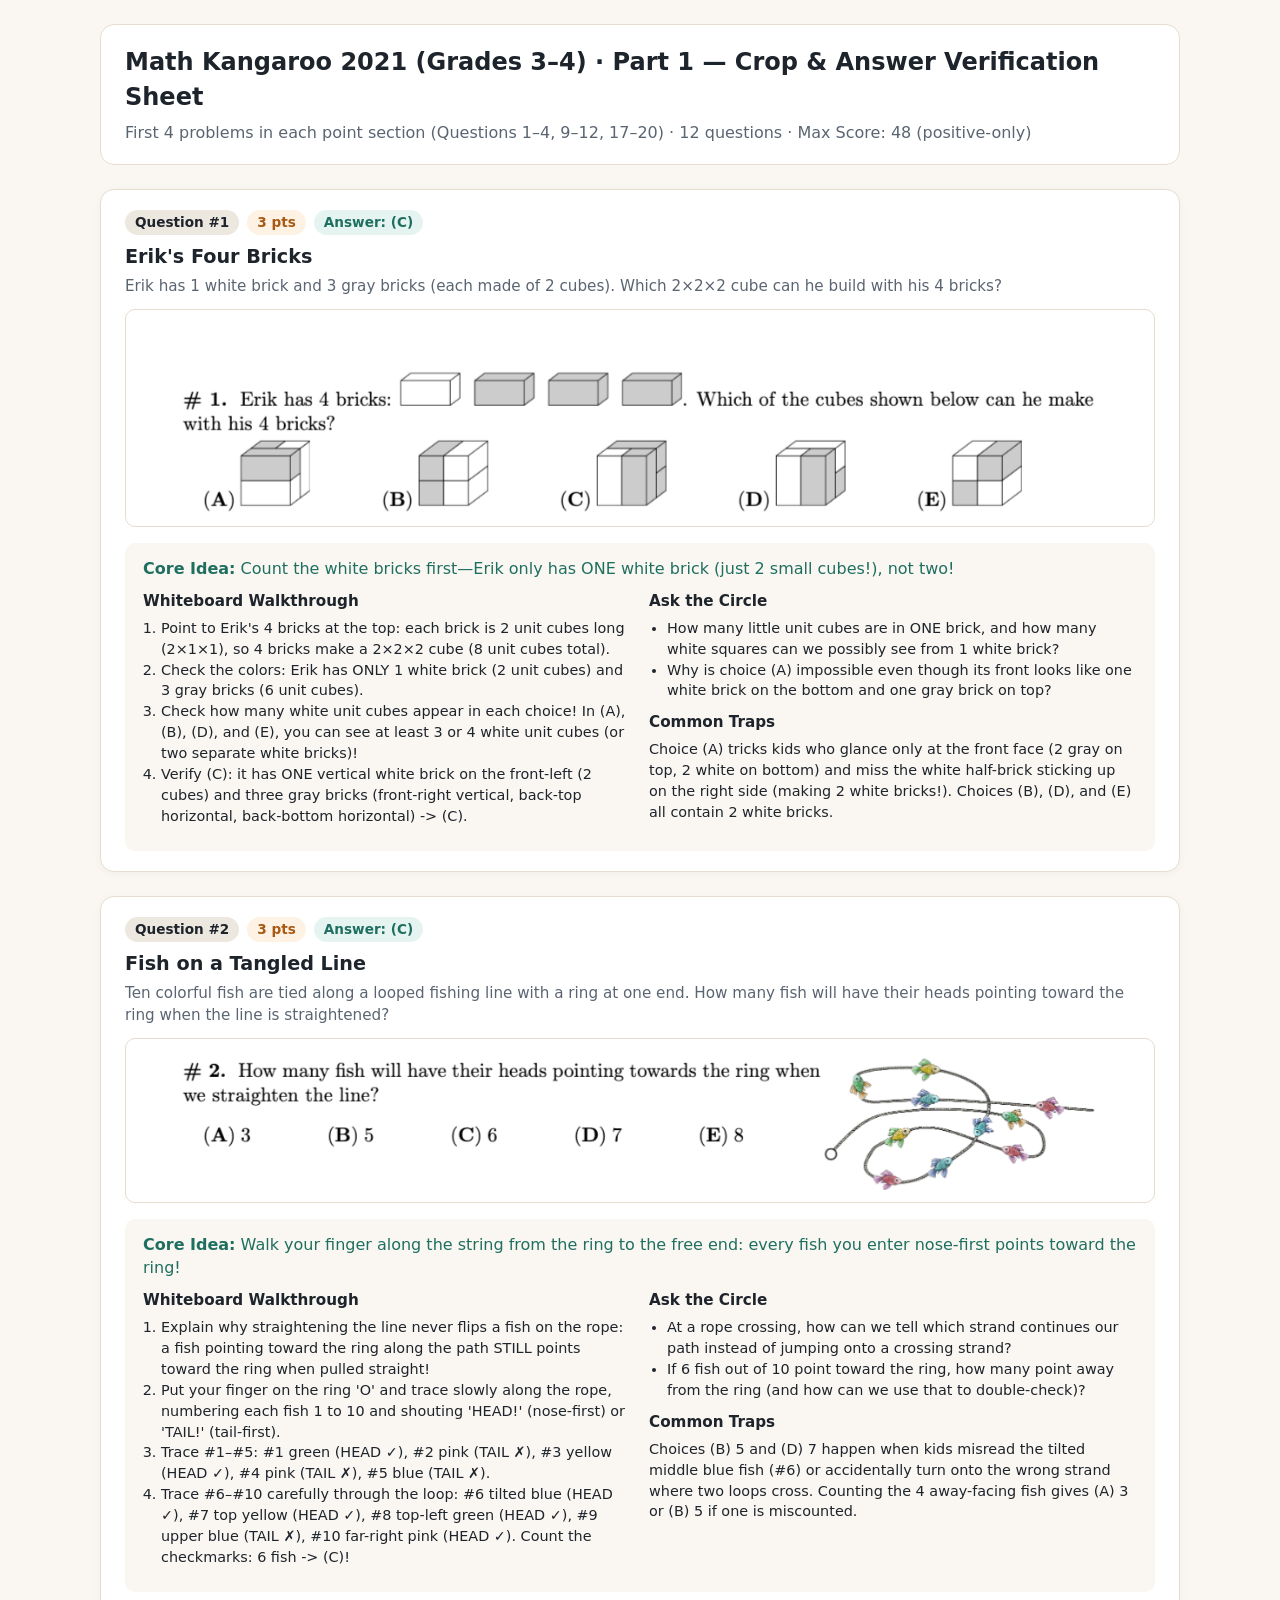
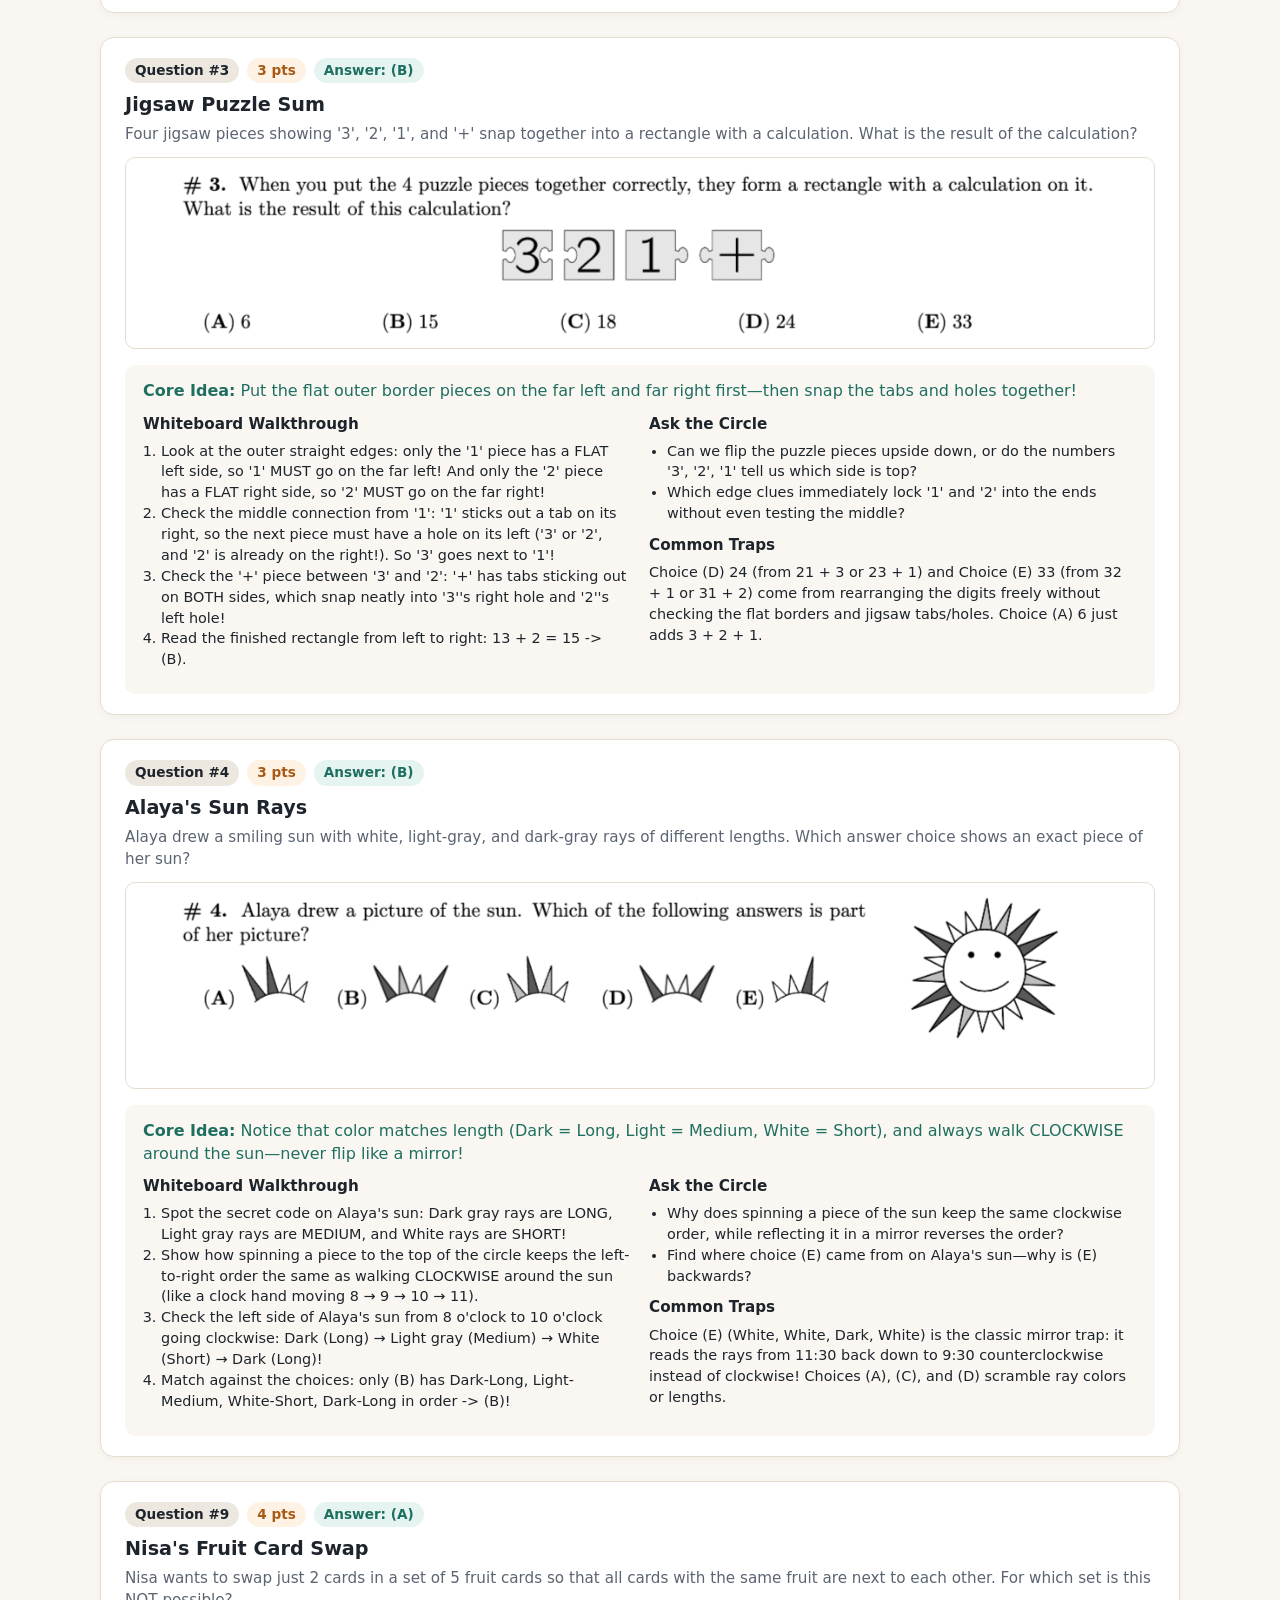
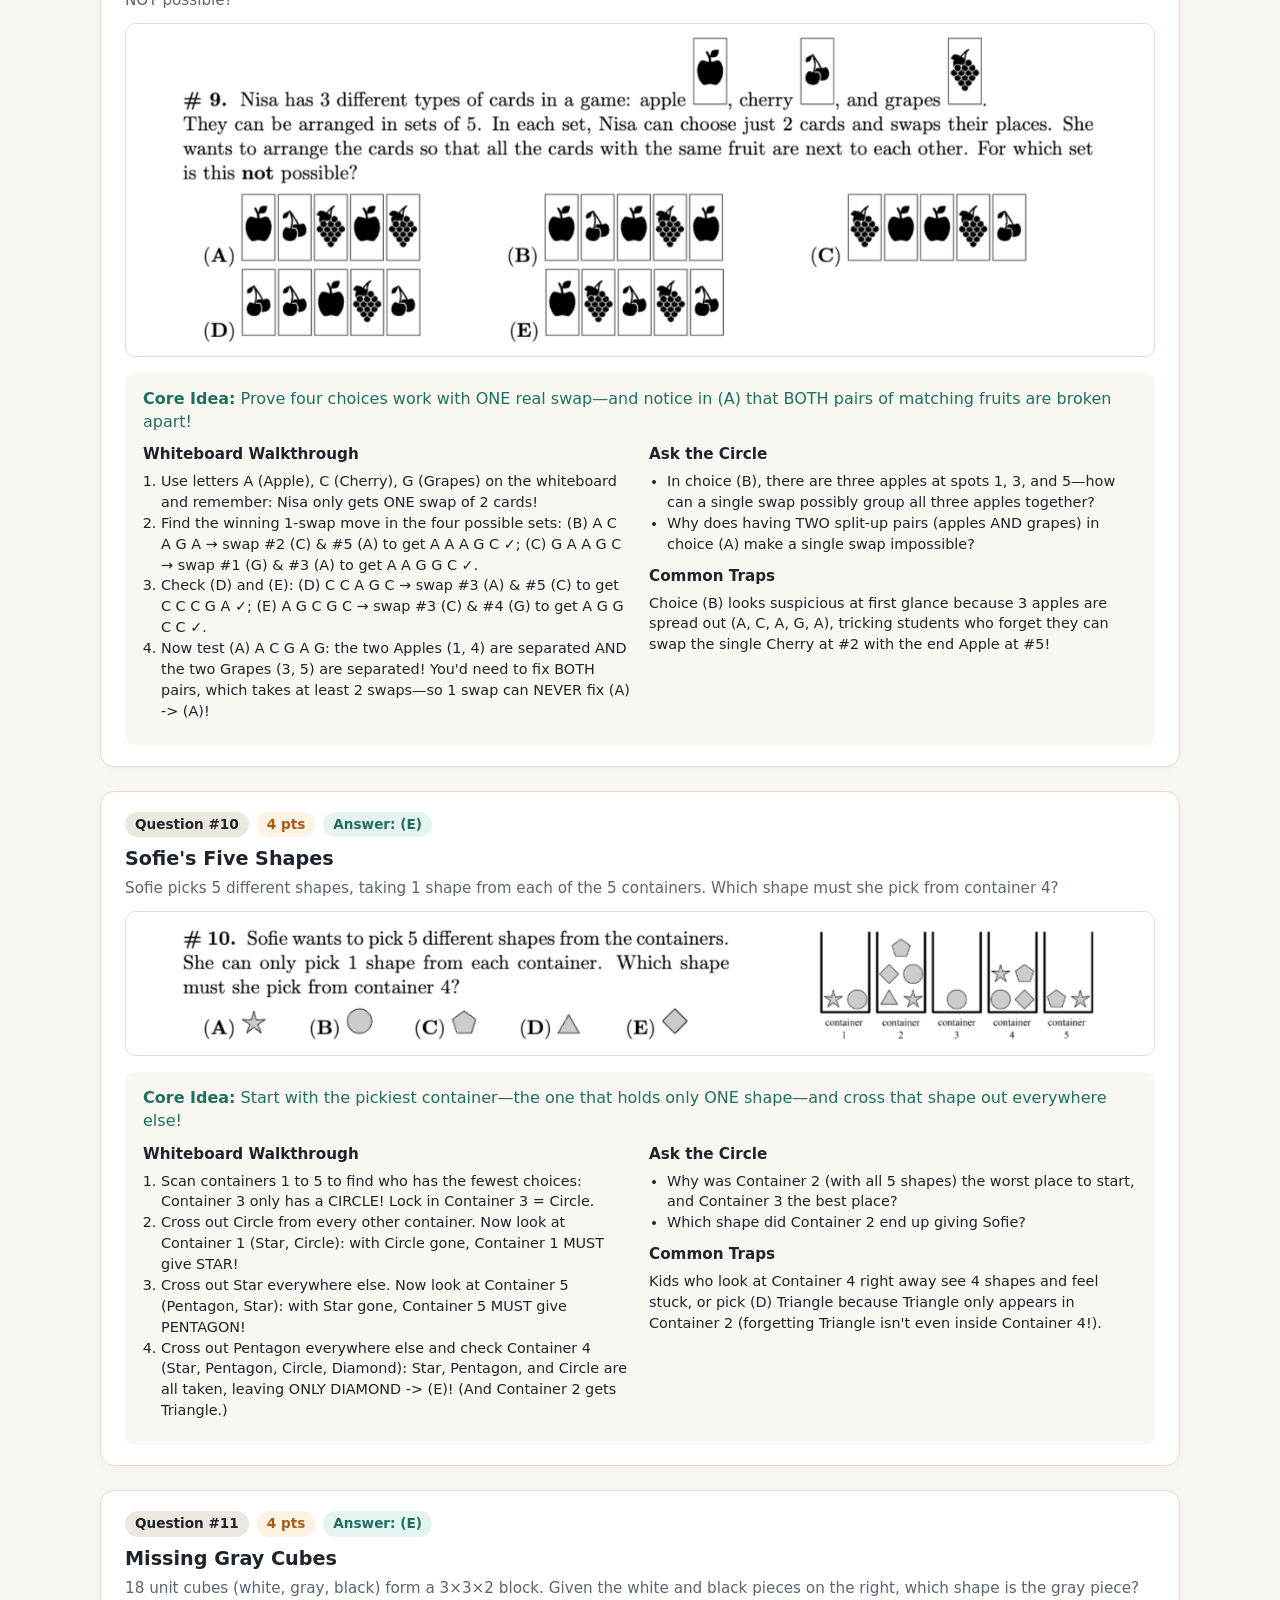
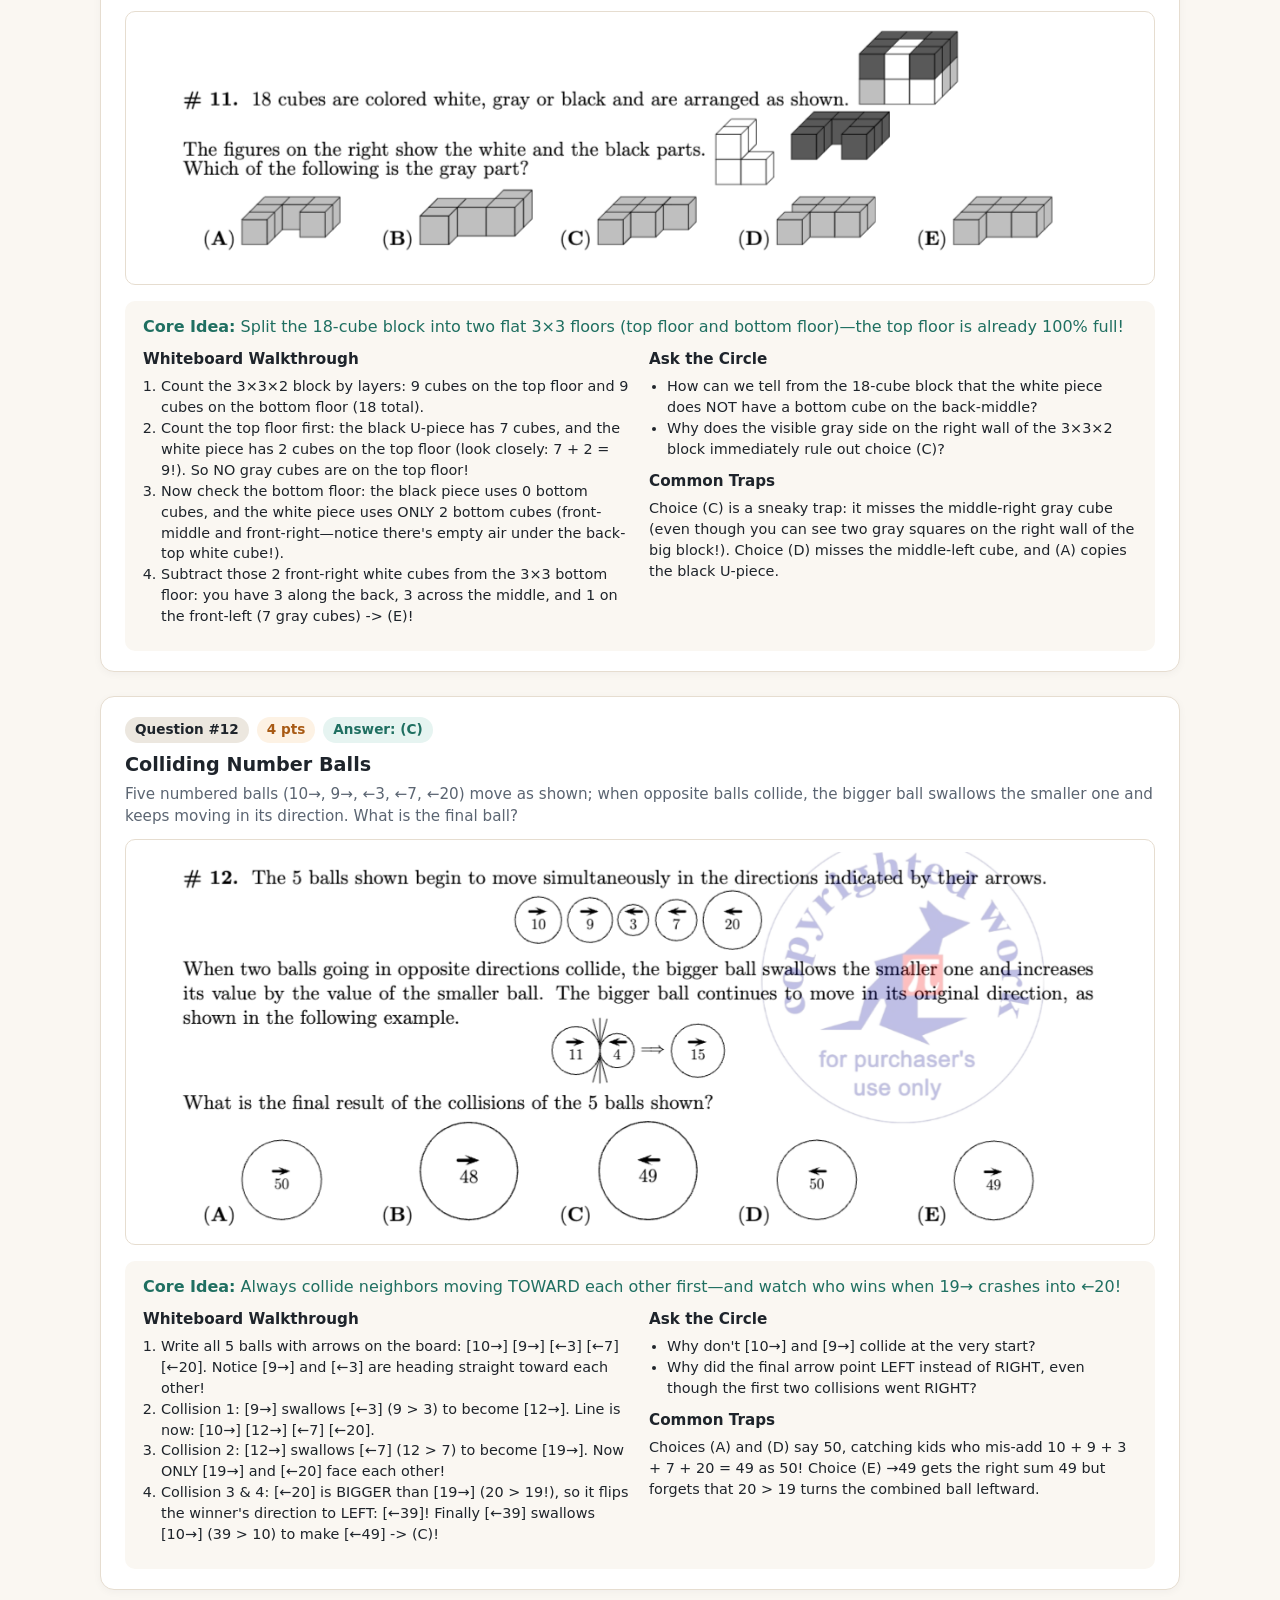
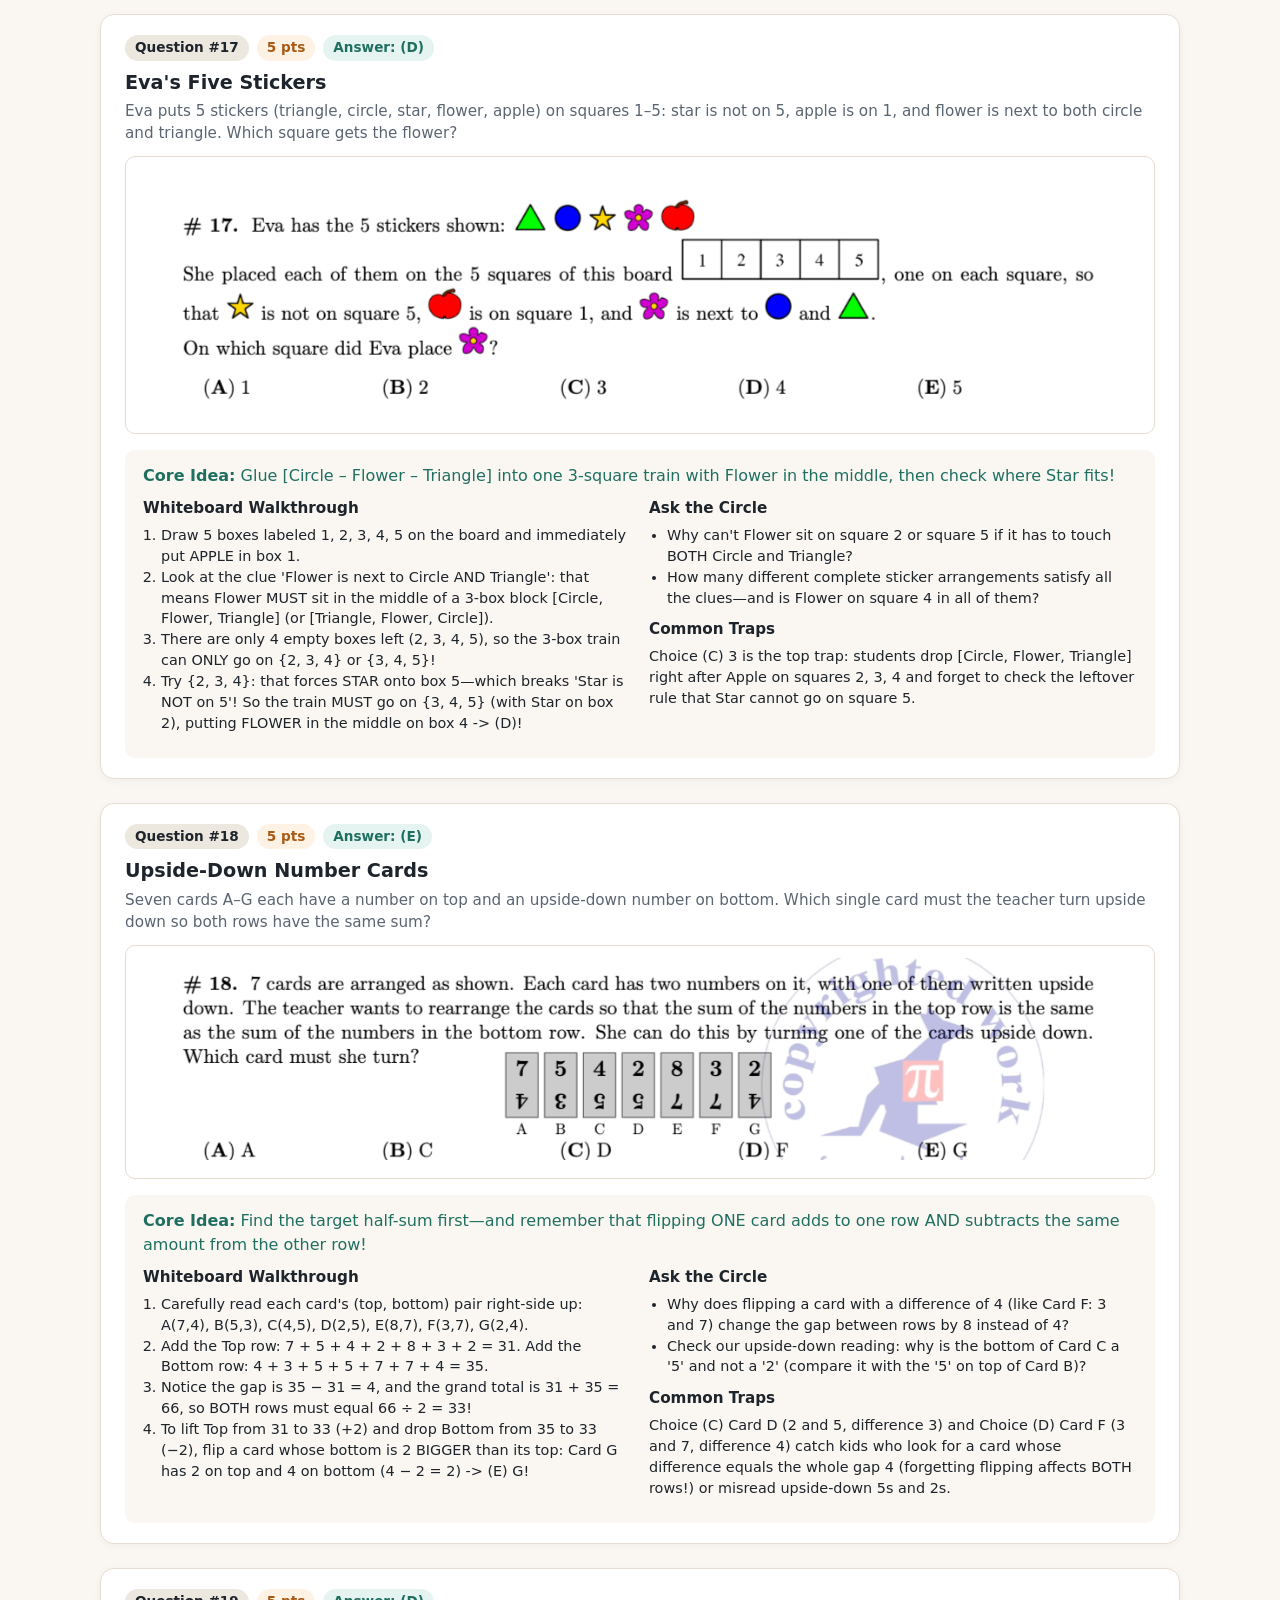
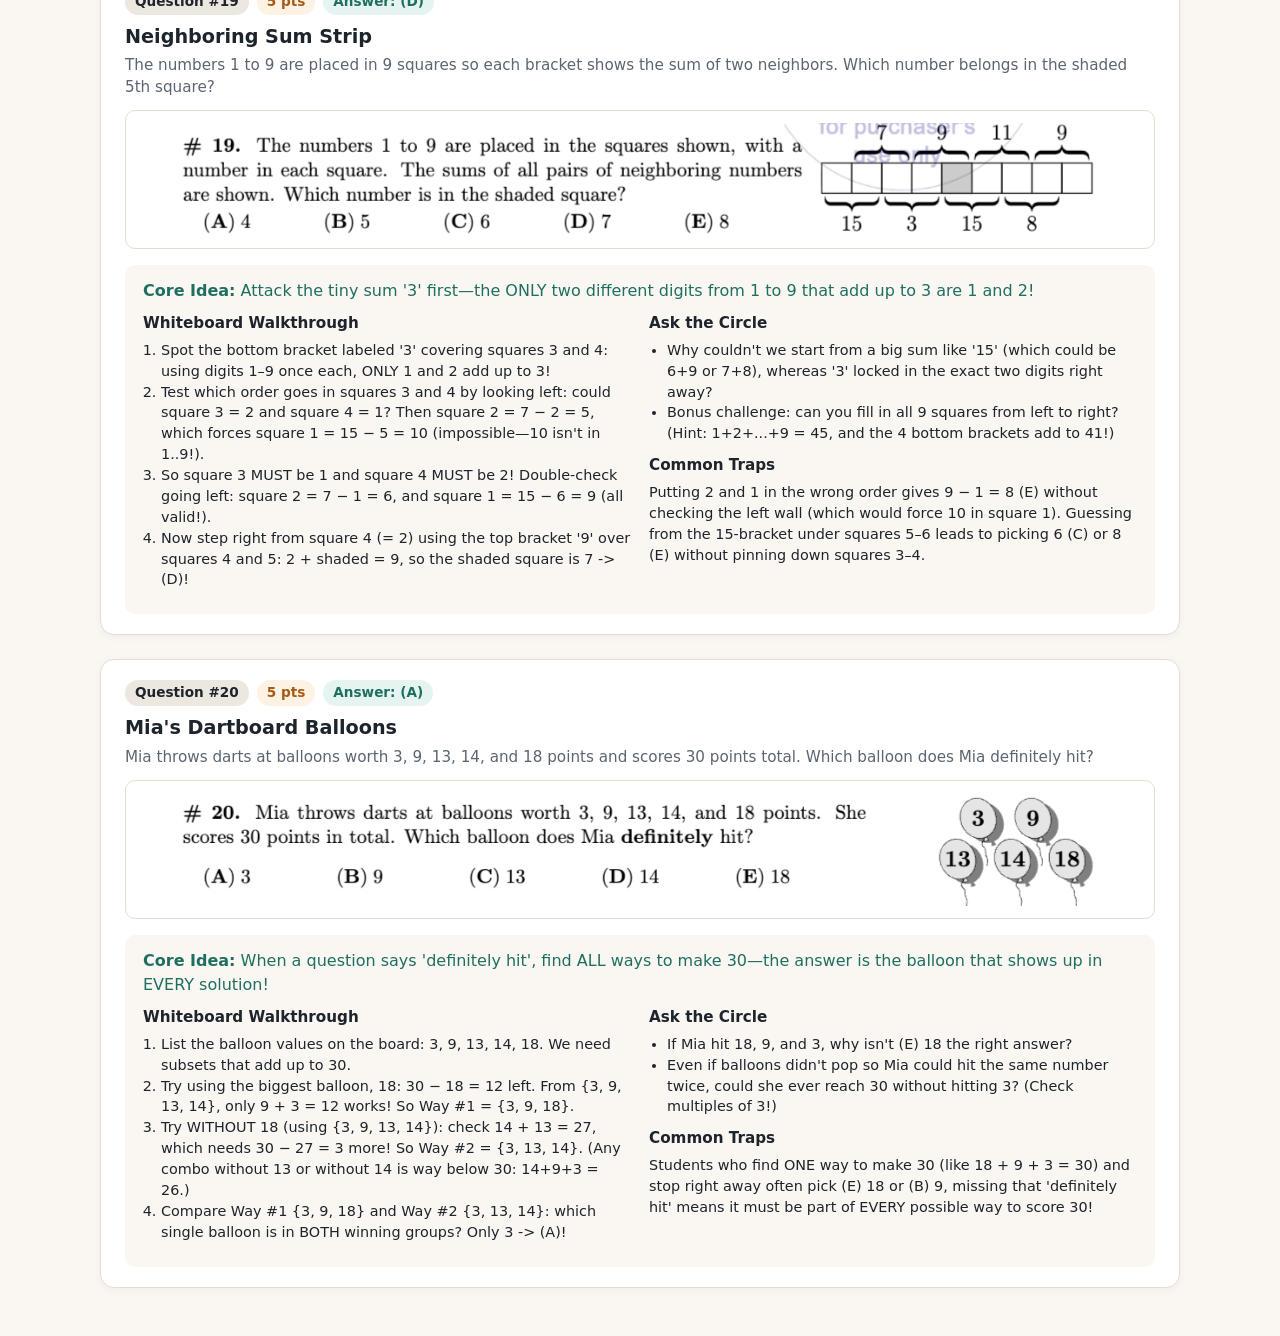
==== webapp/packs/2021-g34-part1/preview.html @ 122e3b4c "Compile Math Kangaroo 2021 (Grades 3-4) Part 1 Question Pack" ====
<!doctype html>
<html lang="en">
<head>
  <meta charset="utf-8" />
  <meta name="viewport" content="width=device-width, initial-scale=1" />
  <title>Preview: Math Kangaroo 2021 (Grades 3–4) · Part 1</title>
  <style>
    body {
      font-family: -apple-system, BlinkMacSystemFont, "Segoe UI", system-ui, sans-serif;
      background: #FAF7F2;
      color: #1E242B;
      margin: 0;
      padding: 24px;
      line-height: 1.45;
    }
    .wrap { max-width: 1080px; margin: 0 auto; }
    .page-head {
      background: #fff;
      border: 1px solid #E6DDD0;
      border-radius: 14px;
      padding: 20px 24px;
      margin-bottom: 24px;
    }
    .page-head h1 { margin: 0 0 6px; font-size: 1.5rem; }
    .page-head p { margin: 0; color: #5B6572; }
    .card {
      background: #fff;
      border: 1px solid #E6DDD0;
      border-radius: 14px;
      padding: 20px 24px;
      margin-bottom: 24px;
      box-shadow: 0 2px 8px rgba(30, 36, 43, 0.04);
    }
    .card-head h2 { margin: 8px 0 4px; font-size: 1.2rem; }
    .summary { margin: 0 0 12px; color: #5B6572; font-size: 0.95rem; }
    .badges { display: flex; flex-wrap: wrap; gap: 8px; }
    .badge {
      display: inline-block;
      padding: 3px 10px;
      border-radius: 999px;
      font-weight: 700;
      font-size: 0.85rem;
    }
    .qnum { background: #ECE7DF; color: #1E242B; }
    .pts { background: #FDF2E4; color: #A85A14; }
    .ans { background: #E6F4F1; color: #1F6F61; }
    .img-wrap {
      border: 1px solid #E6DDD0;
      border-radius: 10px;
      padding: 12px;
      background: #fff;
      text-align: center;
      margin-bottom: 16px;
    }
    .img-wrap img { max-width: 100%; height: auto; display: block; margin: 0 auto; }
    .guide { background: #FAF7F2; border-radius: 10px; padding: 14px 18px; }
    .headline { margin: 0 0 10px; color: #1F6F61; }
    .cols { display: grid; grid-template-columns: 1fr 1fr; gap: 18px; }
    .cols h3 { margin: 0 0 6px; font-size: 0.95rem; }
    .cols ol, .cols ul, .cols p { margin: 0 0 10px; padding-left: 18px; font-size: 0.9rem; }
    .cols p { padding-left: 0; }
    @media (max-width: 760px) { .cols { grid-template-columns: 1fr; } }
  </style>
</head>
<body>
  <div class="wrap">
    <header class="page-head">
      <h1>Math Kangaroo 2021 (Grades 3–4) · Part 1 — Crop &amp; Answer Verification Sheet</h1>
      <p>First 4 problems in each point section (Questions 1–4, 9–12, 17–20) · 12 questions · Max Score: 48 (positive-only)</p>
    </header>
    
            <article class="card">
              <header class="card-head">
                <div class="badges">
                  <span class="badge qnum">Question #1</span>
                  <span class="badge pts">3 pts</span>
                  <span class="badge ans">Answer: (C)</span>
                </div>
                <h2>Erik&#x27;s Four Bricks</h2>
                <p class="summary">Erik has 1 white brick and 3 gray bricks (each made of 2 cubes). Which 2×2×2 cube can he build with his 4 bricks?</p>
              </header>
              <div class="img-wrap">
                <img src="images/q01.png" alt="Question 1" loading="lazy" />
              </div>
              <section class="guide">
                <p class="headline"><strong>Core Idea:</strong> Count the white bricks first—Erik only has ONE white brick (just 2 small cubes!), not two!</p>
                <div class="cols">
                  <div>
                    <h3>Whiteboard Walkthrough</h3>
                    <ol><li>Point to Erik&#x27;s 4 bricks at the top: each brick is 2 unit cubes long (2×1×1), so 4 bricks make a 2×2×2 cube (8 unit cubes total).</li><li>Check the colors: Erik has ONLY 1 white brick (2 unit cubes) and 3 gray bricks (6 unit cubes).</li><li>Check how many white unit cubes appear in each choice! In (A), (B), (D), and (E), you can see at least 3 or 4 white unit cubes (or two separate white bricks)!</li><li>Verify (C): it has ONE vertical white brick on the front-left (2 cubes) and three gray bricks (front-right vertical, back-top horizontal, back-bottom horizontal) -&gt; (C).</li></ol>
                  </div>
                  <div>
                    <h3>Ask the Circle</h3>
                    <ul><li>How many little unit cubes are in ONE brick, and how many white squares can we possibly see from 1 white brick?</li><li>Why is choice (A) impossible even though its front looks like one white brick on the bottom and one gray brick on top?</li></ul>
                    <h3>Common Traps</h3>
                    <p>Choice (A) tricks kids who glance only at the front face (2 gray on top, 2 white on bottom) and miss the white half-brick sticking up on the right side (making 2 white bricks!). Choices (B), (D), and (E) all contain 2 white bricks.</p>
                  </div>
                </div>
              </section>
            </article>
            
            <article class="card">
              <header class="card-head">
                <div class="badges">
                  <span class="badge qnum">Question #2</span>
                  <span class="badge pts">3 pts</span>
                  <span class="badge ans">Answer: (C)</span>
                </div>
                <h2>Fish on a Tangled Line</h2>
                <p class="summary">Ten colorful fish are tied along a looped fishing line with a ring at one end. How many fish will have their heads pointing toward the ring when the line is straightened?</p>
              </header>
              <div class="img-wrap">
                <img src="images/q02.png" alt="Question 2" loading="lazy" />
              </div>
              <section class="guide">
                <p class="headline"><strong>Core Idea:</strong> Walk your finger along the string from the ring to the free end: every fish you enter nose-first points toward the ring!</p>
                <div class="cols">
                  <div>
                    <h3>Whiteboard Walkthrough</h3>
                    <ol><li>Explain why straightening the line never flips a fish on the rope: a fish pointing toward the ring along the path STILL points toward the ring when pulled straight!</li><li>Put your finger on the ring &#x27;O&#x27; and trace slowly along the rope, numbering each fish 1 to 10 and shouting &#x27;HEAD!&#x27; (nose-first) or &#x27;TAIL!&#x27; (tail-first).</li><li>Trace #1–#5: #1 green (HEAD ✓), #2 pink (TAIL ✗), #3 yellow (HEAD ✓), #4 pink (TAIL ✗), #5 blue (TAIL ✗).</li><li>Trace #6–#10 carefully through the loop: #6 tilted blue (HEAD ✓), #7 top yellow (HEAD ✓), #8 top-left green (HEAD ✓), #9 upper blue (TAIL ✗), #10 far-right pink (HEAD ✓). Count the checkmarks: 6 fish -&gt; (C)!</li></ol>
                  </div>
                  <div>
                    <h3>Ask the Circle</h3>
                    <ul><li>At a rope crossing, how can we tell which strand continues our path instead of jumping onto a crossing strand?</li><li>If 6 fish out of 10 point toward the ring, how many point away from the ring (and how can we use that to double-check)?</li></ul>
                    <h3>Common Traps</h3>
                    <p>Choices (B) 5 and (D) 7 happen when kids misread the tilted middle blue fish (#6) or accidentally turn onto the wrong strand where two loops cross. Counting the 4 away-facing fish gives (A) 3 or (B) 5 if one is miscounted.</p>
                  </div>
                </div>
              </section>
            </article>
            
            <article class="card">
              <header class="card-head">
                <div class="badges">
                  <span class="badge qnum">Question #3</span>
                  <span class="badge pts">3 pts</span>
                  <span class="badge ans">Answer: (B)</span>
                </div>
                <h2>Jigsaw Puzzle Sum</h2>
                <p class="summary">Four jigsaw pieces showing &#x27;3&#x27;, &#x27;2&#x27;, &#x27;1&#x27;, and &#x27;+&#x27; snap together into a rectangle with a calculation. What is the result of the calculation?</p>
              </header>
              <div class="img-wrap">
                <img src="images/q03.png" alt="Question 3" loading="lazy" />
              </div>
              <section class="guide">
                <p class="headline"><strong>Core Idea:</strong> Put the flat outer border pieces on the far left and far right first—then snap the tabs and holes together!</p>
                <div class="cols">
                  <div>
                    <h3>Whiteboard Walkthrough</h3>
                    <ol><li>Look at the outer straight edges: only the &#x27;1&#x27; piece has a FLAT left side, so &#x27;1&#x27; MUST go on the far left! And only the &#x27;2&#x27; piece has a FLAT right side, so &#x27;2&#x27; MUST go on the far right!</li><li>Check the middle connection from &#x27;1&#x27;: &#x27;1&#x27; sticks out a tab on its right, so the next piece must have a hole on its left (&#x27;3&#x27; or &#x27;2&#x27;, and &#x27;2&#x27; is already on the right!). So &#x27;3&#x27; goes next to &#x27;1&#x27;!</li><li>Check the &#x27;+&#x27; piece between &#x27;3&#x27; and &#x27;2&#x27;: &#x27;+&#x27; has tabs sticking out on BOTH sides, which snap neatly into &#x27;3&#x27;&#x27;s right hole and &#x27;2&#x27;&#x27;s left hole!</li><li>Read the finished rectangle from left to right: 13 + 2 = 15 -&gt; (B).</li></ol>
                  </div>
                  <div>
                    <h3>Ask the Circle</h3>
                    <ul><li>Can we flip the puzzle pieces upside down, or do the numbers &#x27;3&#x27;, &#x27;2&#x27;, &#x27;1&#x27; tell us which side is top?</li><li>Which edge clues immediately lock &#x27;1&#x27; and &#x27;2&#x27; into the ends without even testing the middle?</li></ul>
                    <h3>Common Traps</h3>
                    <p>Choice (D) 24 (from 21 + 3 or 23 + 1) and Choice (E) 33 (from 32 + 1 or 31 + 2) come from rearranging the digits freely without checking the flat borders and jigsaw tabs/holes. Choice (A) 6 just adds 3 + 2 + 1.</p>
                  </div>
                </div>
              </section>
            </article>
            
            <article class="card">
              <header class="card-head">
                <div class="badges">
                  <span class="badge qnum">Question #4</span>
                  <span class="badge pts">3 pts</span>
                  <span class="badge ans">Answer: (B)</span>
                </div>
                <h2>Alaya&#x27;s Sun Rays</h2>
                <p class="summary">Alaya drew a smiling sun with white, light-gray, and dark-gray rays of different lengths. Which answer choice shows an exact piece of her sun?</p>
              </header>
              <div class="img-wrap">
                <img src="images/q04.png" alt="Question 4" loading="lazy" />
              </div>
              <section class="guide">
                <p class="headline"><strong>Core Idea:</strong> Notice that color matches length (Dark = Long, Light = Medium, White = Short), and always walk CLOCKWISE around the sun—never flip like a mirror!</p>
                <div class="cols">
                  <div>
                    <h3>Whiteboard Walkthrough</h3>
                    <ol><li>Spot the secret code on Alaya&#x27;s sun: Dark gray rays are LONG, Light gray rays are MEDIUM, and White rays are SHORT!</li><li>Show how spinning a piece to the top of the circle keeps the left-to-right order the same as walking CLOCKWISE around the sun (like a clock hand moving 8 → 9 → 10 → 11).</li><li>Check the left side of Alaya&#x27;s sun from 8 o&#x27;clock to 10 o&#x27;clock going clockwise: Dark (Long) → Light gray (Medium) → White (Short) → Dark (Long)!</li><li>Match against the choices: only (B) has Dark-Long, Light-Medium, White-Short, Dark-Long in order -&gt; (B)!</li></ol>
                  </div>
                  <div>
                    <h3>Ask the Circle</h3>
                    <ul><li>Why does spinning a piece of the sun keep the same clockwise order, while reflecting it in a mirror reverses the order?</li><li>Find where choice (E) came from on Alaya&#x27;s sun—why is (E) backwards?</li></ul>
                    <h3>Common Traps</h3>
                    <p>Choice (E) (White, White, Dark, White) is the classic mirror trap: it reads the rays from 11:30 back down to 9:30 counterclockwise instead of clockwise! Choices (A), (C), and (D) scramble ray colors or lengths.</p>
                  </div>
                </div>
              </section>
            </article>
            
            <article class="card">
              <header class="card-head">
                <div class="badges">
                  <span class="badge qnum">Question #9</span>
                  <span class="badge pts">4 pts</span>
                  <span class="badge ans">Answer: (A)</span>
                </div>
                <h2>Nisa&#x27;s Fruit Card Swap</h2>
                <p class="summary">Nisa wants to swap just 2 cards in a set of 5 fruit cards so that all cards with the same fruit are next to each other. For which set is this NOT possible?</p>
              </header>
              <div class="img-wrap">
                <img src="images/q09.png" alt="Question 9" loading="lazy" />
              </div>
              <section class="guide">
                <p class="headline"><strong>Core Idea:</strong> Prove four choices work with ONE real swap—and notice in (A) that BOTH pairs of matching fruits are broken apart!</p>
                <div class="cols">
                  <div>
                    <h3>Whiteboard Walkthrough</h3>
                    <ol><li>Use letters A (Apple), C (Cherry), G (Grapes) on the whiteboard and remember: Nisa only gets ONE swap of 2 cards!</li><li>Find the winning 1-swap move in the four possible sets: (B) A C A G A → swap #2 (C) &amp; #5 (A) to get A A A G C ✓; (C) G A A G C → swap #1 (G) &amp; #3 (A) to get A A G G C ✓.</li><li>Check (D) and (E): (D) C C A G C → swap #3 (A) &amp; #5 (C) to get C C C G A ✓; (E) A G C G C → swap #3 (C) &amp; #4 (G) to get A G G C C ✓.</li><li>Now test (A) A C G A G: the two Apples (1, 4) are separated AND the two Grapes (3, 5) are separated! You&#x27;d need to fix BOTH pairs, which takes at least 2 swaps—so 1 swap can NEVER fix (A) -&gt; (A)!</li></ol>
                  </div>
                  <div>
                    <h3>Ask the Circle</h3>
                    <ul><li>In choice (B), there are three apples at spots 1, 3, and 5—how can a single swap possibly group all three apples together?</li><li>Why does having TWO split-up pairs (apples AND grapes) in choice (A) make a single swap impossible?</li></ul>
                    <h3>Common Traps</h3>
                    <p>Choice (B) looks suspicious at first glance because 3 apples are spread out (A, C, A, G, A), tricking students who forget they can swap the single Cherry at #2 with the end Apple at #5!</p>
                  </div>
                </div>
              </section>
            </article>
            
            <article class="card">
              <header class="card-head">
                <div class="badges">
                  <span class="badge qnum">Question #10</span>
                  <span class="badge pts">4 pts</span>
                  <span class="badge ans">Answer: (E)</span>
                </div>
                <h2>Sofie&#x27;s Five Shapes</h2>
                <p class="summary">Sofie picks 5 different shapes, taking 1 shape from each of the 5 containers. Which shape must she pick from container 4?</p>
              </header>
              <div class="img-wrap">
                <img src="images/q10.png" alt="Question 10" loading="lazy" />
              </div>
              <section class="guide">
                <p class="headline"><strong>Core Idea:</strong> Start with the pickiest container—the one that holds only ONE shape—and cross that shape out everywhere else!</p>
                <div class="cols">
                  <div>
                    <h3>Whiteboard Walkthrough</h3>
                    <ol><li>Scan containers 1 to 5 to find who has the fewest choices: Container 3 only has a CIRCLE! Lock in Container 3 = Circle.</li><li>Cross out Circle from every other container. Now look at Container 1 (Star, Circle): with Circle gone, Container 1 MUST give STAR!</li><li>Cross out Star everywhere else. Now look at Container 5 (Pentagon, Star): with Star gone, Container 5 MUST give PENTAGON!</li><li>Cross out Pentagon everywhere else and check Container 4 (Star, Pentagon, Circle, Diamond): Star, Pentagon, and Circle are all taken, leaving ONLY DIAMOND -&gt; (E)! (And Container 2 gets Triangle.)</li></ol>
                  </div>
                  <div>
                    <h3>Ask the Circle</h3>
                    <ul><li>Why was Container 2 (with all 5 shapes) the worst place to start, and Container 3 the best place?</li><li>Which shape did Container 2 end up giving Sofie?</li></ul>
                    <h3>Common Traps</h3>
                    <p>Kids who look at Container 4 right away see 4 shapes and feel stuck, or pick (D) Triangle because Triangle only appears in Container 2 (forgetting Triangle isn&#x27;t even inside Container 4!).</p>
                  </div>
                </div>
              </section>
            </article>
            
            <article class="card">
              <header class="card-head">
                <div class="badges">
                  <span class="badge qnum">Question #11</span>
                  <span class="badge pts">4 pts</span>
                  <span class="badge ans">Answer: (E)</span>
                </div>
                <h2>Missing Gray Cubes</h2>
                <p class="summary">18 unit cubes (white, gray, black) form a 3×3×2 block. Given the white and black pieces on the right, which shape is the gray piece?</p>
              </header>
              <div class="img-wrap">
                <img src="images/q11.png" alt="Question 11" loading="lazy" />
              </div>
              <section class="guide">
                <p class="headline"><strong>Core Idea:</strong> Split the 18-cube block into two flat 3×3 floors (top floor and bottom floor)—the top floor is already 100% full!</p>
                <div class="cols">
                  <div>
                    <h3>Whiteboard Walkthrough</h3>
                    <ol><li>Count the 3×3×2 block by layers: 9 cubes on the top floor and 9 cubes on the bottom floor (18 total).</li><li>Count the top floor first: the black U-piece has 7 cubes, and the white piece has 2 cubes on the top floor (look closely: 7 + 2 = 9!). So NO gray cubes are on the top floor!</li><li>Now check the bottom floor: the black piece uses 0 bottom cubes, and the white piece uses ONLY 2 bottom cubes (front-middle and front-right—notice there&#x27;s empty air under the back-top white cube!).</li><li>Subtract those 2 front-right white cubes from the 3×3 bottom floor: you have 3 along the back, 3 across the middle, and 1 on the front-left (7 gray cubes) -&gt; (E)!</li></ol>
                  </div>
                  <div>
                    <h3>Ask the Circle</h3>
                    <ul><li>How can we tell from the 18-cube block that the white piece does NOT have a bottom cube on the back-middle?</li><li>Why does the visible gray side on the right wall of the 3×3×2 block immediately rule out choice (C)?</li></ul>
                    <h3>Common Traps</h3>
                    <p>Choice (C) is a sneaky trap: it misses the middle-right gray cube (even though you can see two gray squares on the right wall of the big block!). Choice (D) misses the middle-left cube, and (A) copies the black U-piece.</p>
                  </div>
                </div>
              </section>
            </article>
            
            <article class="card">
              <header class="card-head">
                <div class="badges">
                  <span class="badge qnum">Question #12</span>
                  <span class="badge pts">4 pts</span>
                  <span class="badge ans">Answer: (C)</span>
                </div>
                <h2>Colliding Number Balls</h2>
                <p class="summary">Five numbered balls (10→, 9→, ←3, ←7, ←20) move as shown; when opposite balls collide, the bigger ball swallows the smaller one and keeps moving in its direction. What is the final ball?</p>
              </header>
              <div class="img-wrap">
                <img src="images/q12.png" alt="Question 12" loading="lazy" />
              </div>
              <section class="guide">
                <p class="headline"><strong>Core Idea:</strong> Always collide neighbors moving TOWARD each other first—and watch who wins when 19→ crashes into ←20!</p>
                <div class="cols">
                  <div>
                    <h3>Whiteboard Walkthrough</h3>
                    <ol><li>Write all 5 balls with arrows on the board: [10→]  [9→]  [←3]  [←7]  [←20]. Notice [9→] and [←3] are heading straight toward each other!</li><li>Collision 1: [9→] swallows [←3] (9 &gt; 3) to become [12→]. Line is now: [10→]  [12→]  [←7]  [←20].</li><li>Collision 2: [12→] swallows [←7] (12 &gt; 7) to become [19→]. Now ONLY [19→] and [←20] face each other!</li><li>Collision 3 &amp; 4: [←20] is BIGGER than [19→] (20 &gt; 19!), so it flips the winner&#x27;s direction to LEFT: [←39]! Finally [←39] swallows [10→] (39 &gt; 10) to make [←49] -&gt; (C)!</li></ol>
                  </div>
                  <div>
                    <h3>Ask the Circle</h3>
                    <ul><li>Why don&#x27;t [10→] and [9→] collide at the very start?</li><li>Why did the final arrow point LEFT instead of RIGHT, even though the first two collisions went RIGHT?</li></ul>
                    <h3>Common Traps</h3>
                    <p>Choices (A) and (D) say 50, catching kids who mis-add 10 + 9 + 3 + 7 + 20 = 49 as 50! Choice (E) →49 gets the right sum 49 but forgets that 20 &gt; 19 turns the combined ball leftward.</p>
                  </div>
                </div>
              </section>
            </article>
            
            <article class="card">
              <header class="card-head">
                <div class="badges">
                  <span class="badge qnum">Question #17</span>
                  <span class="badge pts">5 pts</span>
                  <span class="badge ans">Answer: (D)</span>
                </div>
                <h2>Eva&#x27;s Five Stickers</h2>
                <p class="summary">Eva puts 5 stickers (triangle, circle, star, flower, apple) on squares 1–5: star is not on 5, apple is on 1, and flower is next to both circle and triangle. Which square gets the flower?</p>
              </header>
              <div class="img-wrap">
                <img src="images/q17.png" alt="Question 17" loading="lazy" />
              </div>
              <section class="guide">
                <p class="headline"><strong>Core Idea:</strong> Glue [Circle – Flower – Triangle] into one 3-square train with Flower in the middle, then check where Star fits!</p>
                <div class="cols">
                  <div>
                    <h3>Whiteboard Walkthrough</h3>
                    <ol><li>Draw 5 boxes labeled 1, 2, 3, 4, 5 on the board and immediately put APPLE in box 1.</li><li>Look at the clue &#x27;Flower is next to Circle AND Triangle&#x27;: that means Flower MUST sit in the middle of a 3-box block [Circle, Flower, Triangle] (or [Triangle, Flower, Circle]).</li><li>There are only 4 empty boxes left (2, 3, 4, 5), so the 3-box train can ONLY go on {2, 3, 4} or {3, 4, 5}!</li><li>Try {2, 3, 4}: that forces STAR onto box 5—which breaks &#x27;Star is NOT on 5&#x27;! So the train MUST go on {3, 4, 5} (with Star on box 2), putting FLOWER in the middle on box 4 -&gt; (D)!</li></ol>
                  </div>
                  <div>
                    <h3>Ask the Circle</h3>
                    <ul><li>Why can&#x27;t Flower sit on square 2 or square 5 if it has to touch BOTH Circle and Triangle?</li><li>How many different complete sticker arrangements satisfy all the clues—and is Flower on square 4 in all of them?</li></ul>
                    <h3>Common Traps</h3>
                    <p>Choice (C) 3 is the top trap: students drop [Circle, Flower, Triangle] right after Apple on squares 2, 3, 4 and forget to check the leftover rule that Star cannot go on square 5.</p>
                  </div>
                </div>
              </section>
            </article>
            
            <article class="card">
              <header class="card-head">
                <div class="badges">
                  <span class="badge qnum">Question #18</span>
                  <span class="badge pts">5 pts</span>
                  <span class="badge ans">Answer: (E)</span>
                </div>
                <h2>Upside-Down Number Cards</h2>
                <p class="summary">Seven cards A–G each have a number on top and an upside-down number on bottom. Which single card must the teacher turn upside down so both rows have the same sum?</p>
              </header>
              <div class="img-wrap">
                <img src="images/q18.png" alt="Question 18" loading="lazy" />
              </div>
              <section class="guide">
                <p class="headline"><strong>Core Idea:</strong> Find the target half-sum first—and remember that flipping ONE card adds to one row AND subtracts the same amount from the other row!</p>
                <div class="cols">
                  <div>
                    <h3>Whiteboard Walkthrough</h3>
                    <ol><li>Carefully read each card&#x27;s (top, bottom) pair right-side up: A(7,4), B(5,3), C(4,5), D(2,5), E(8,7), F(3,7), G(2,4).</li><li>Add the Top row: 7 + 5 + 4 + 2 + 8 + 3 + 2 = 31. Add the Bottom row: 4 + 3 + 5 + 5 + 7 + 7 + 4 = 35.</li><li>Notice the gap is 35 − 31 = 4, and the grand total is 31 + 35 = 66, so BOTH rows must equal 66 ÷ 2 = 33!</li><li>To lift Top from 31 to 33 (+2) and drop Bottom from 35 to 33 (−2), flip a card whose bottom is 2 BIGGER than its top: Card G has 2 on top and 4 on bottom (4 − 2 = 2) -&gt; (E) G!</li></ol>
                  </div>
                  <div>
                    <h3>Ask the Circle</h3>
                    <ul><li>Why does flipping a card with a difference of 4 (like Card F: 3 and 7) change the gap between rows by 8 instead of 4?</li><li>Check our upside-down reading: why is the bottom of Card C a &#x27;5&#x27; and not a &#x27;2&#x27; (compare it with the &#x27;5&#x27; on top of Card B)?</li></ul>
                    <h3>Common Traps</h3>
                    <p>Choice (C) Card D (2 and 5, difference 3) and Choice (D) Card F (3 and 7, difference 4) catch kids who look for a card whose difference equals the whole gap 4 (forgetting flipping affects BOTH rows!) or misread upside-down 5s and 2s.</p>
                  </div>
                </div>
              </section>
            </article>
            
            <article class="card">
              <header class="card-head">
                <div class="badges">
                  <span class="badge qnum">Question #19</span>
                  <span class="badge pts">5 pts</span>
                  <span class="badge ans">Answer: (D)</span>
                </div>
                <h2>Neighboring Sum Strip</h2>
                <p class="summary">The numbers 1 to 9 are placed in 9 squares so each bracket shows the sum of two neighbors. Which number belongs in the shaded 5th square?</p>
              </header>
              <div class="img-wrap">
                <img src="images/q19.png" alt="Question 19" loading="lazy" />
              </div>
              <section class="guide">
                <p class="headline"><strong>Core Idea:</strong> Attack the tiny sum &#x27;3&#x27; first—the ONLY two different digits from 1 to 9 that add up to 3 are 1 and 2!</p>
                <div class="cols">
                  <div>
                    <h3>Whiteboard Walkthrough</h3>
                    <ol><li>Spot the bottom bracket labeled &#x27;3&#x27; covering squares 3 and 4: using digits 1–9 once each, ONLY 1 and 2 add up to 3!</li><li>Test which order goes in squares 3 and 4 by looking left: could square 3 = 2 and square 4 = 1? Then square 2 = 7 − 2 = 5, which forces square 1 = 15 − 5 = 10 (impossible—10 isn&#x27;t in 1..9!).</li><li>So square 3 MUST be 1 and square 4 MUST be 2! Double-check going left: square 2 = 7 − 1 = 6, and square 1 = 15 − 6 = 9 (all valid!).</li><li>Now step right from square 4 (= 2) using the top bracket &#x27;9&#x27; over squares 4 and 5: 2 + shaded = 9, so the shaded square is 7 -&gt; (D)!</li></ol>
                  </div>
                  <div>
                    <h3>Ask the Circle</h3>
                    <ul><li>Why couldn&#x27;t we start from a big sum like &#x27;15&#x27; (which could be 6+9 or 7+8), whereas &#x27;3&#x27; locked in the exact two digits right away?</li><li>Bonus challenge: can you fill in all 9 squares from left to right? (Hint: 1+2+...+9 = 45, and the 4 bottom brackets add to 41!)</li></ul>
                    <h3>Common Traps</h3>
                    <p>Putting 2 and 1 in the wrong order gives 9 − 1 = 8 (E) without checking the left wall (which would force 10 in square 1). Guessing from the 15-bracket under squares 5–6 leads to picking 6 (C) or 8 (E) without pinning down squares 3–4.</p>
                  </div>
                </div>
              </section>
            </article>
            
            <article class="card">
              <header class="card-head">
                <div class="badges">
                  <span class="badge qnum">Question #20</span>
                  <span class="badge pts">5 pts</span>
                  <span class="badge ans">Answer: (A)</span>
                </div>
                <h2>Mia&#x27;s Dartboard Balloons</h2>
                <p class="summary">Mia throws darts at balloons worth 3, 9, 13, 14, and 18 points and scores 30 points total. Which balloon does Mia definitely hit?</p>
              </header>
              <div class="img-wrap">
                <img src="images/q20.png" alt="Question 20" loading="lazy" />
              </div>
              <section class="guide">
                <p class="headline"><strong>Core Idea:</strong> When a question says &#x27;definitely hit&#x27;, find ALL ways to make 30—the answer is the balloon that shows up in EVERY solution!</p>
                <div class="cols">
                  <div>
                    <h3>Whiteboard Walkthrough</h3>
                    <ol><li>List the balloon values on the board: 3, 9, 13, 14, 18. We need subsets that add up to 30.</li><li>Try using the biggest balloon, 18: 30 − 18 = 12 left. From {3, 9, 13, 14}, only 9 + 3 = 12 works! So Way #1 = {3, 9, 18}.</li><li>Try WITHOUT 18 (using {3, 9, 13, 14}): check 14 + 13 = 27, which needs 30 − 27 = 3 more! So Way #2 = {3, 13, 14}. (Any combo without 13 or without 14 is way below 30: 14+9+3 = 26.)</li><li>Compare Way #1 {3, 9, 18} and Way #2 {3, 13, 14}: which single balloon is in BOTH winning groups? Only 3 -&gt; (A)!</li></ol>
                  </div>
                  <div>
                    <h3>Ask the Circle</h3>
                    <ul><li>If Mia hit 18, 9, and 3, why isn&#x27;t (E) 18 the right answer?</li><li>Even if balloons didn&#x27;t pop so Mia could hit the same number twice, could she ever reach 30 without hitting 3? (Check multiples of 3!)</li></ul>
                    <h3>Common Traps</h3>
                    <p>Students who find ONE way to make 30 (like 18 + 9 + 3 = 30) and stop right away often pick (E) 18 or (B) 9, missing that &#x27;definitely hit&#x27; means it must be part of EVERY possible way to score 30!</p>
                  </div>
                </div>
              </section>
            </article>
            
  </div>
</body>
</html>
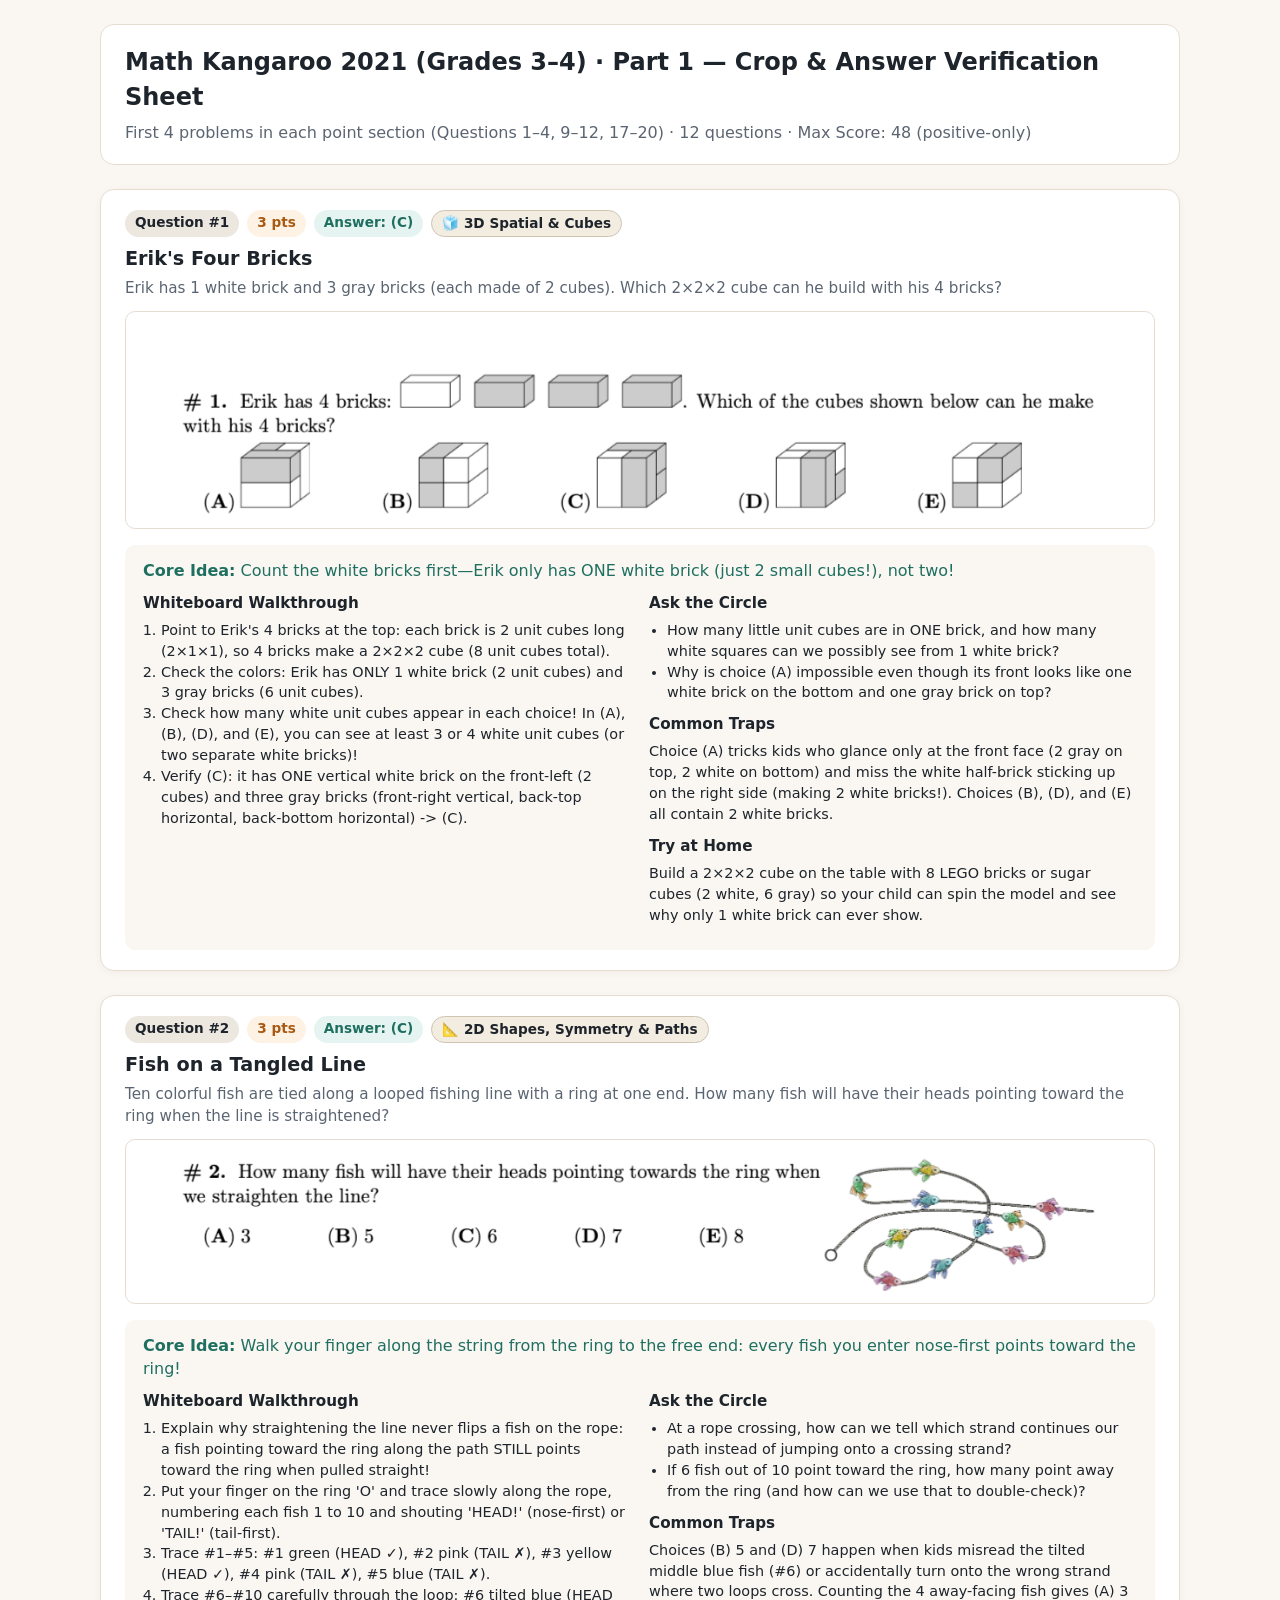
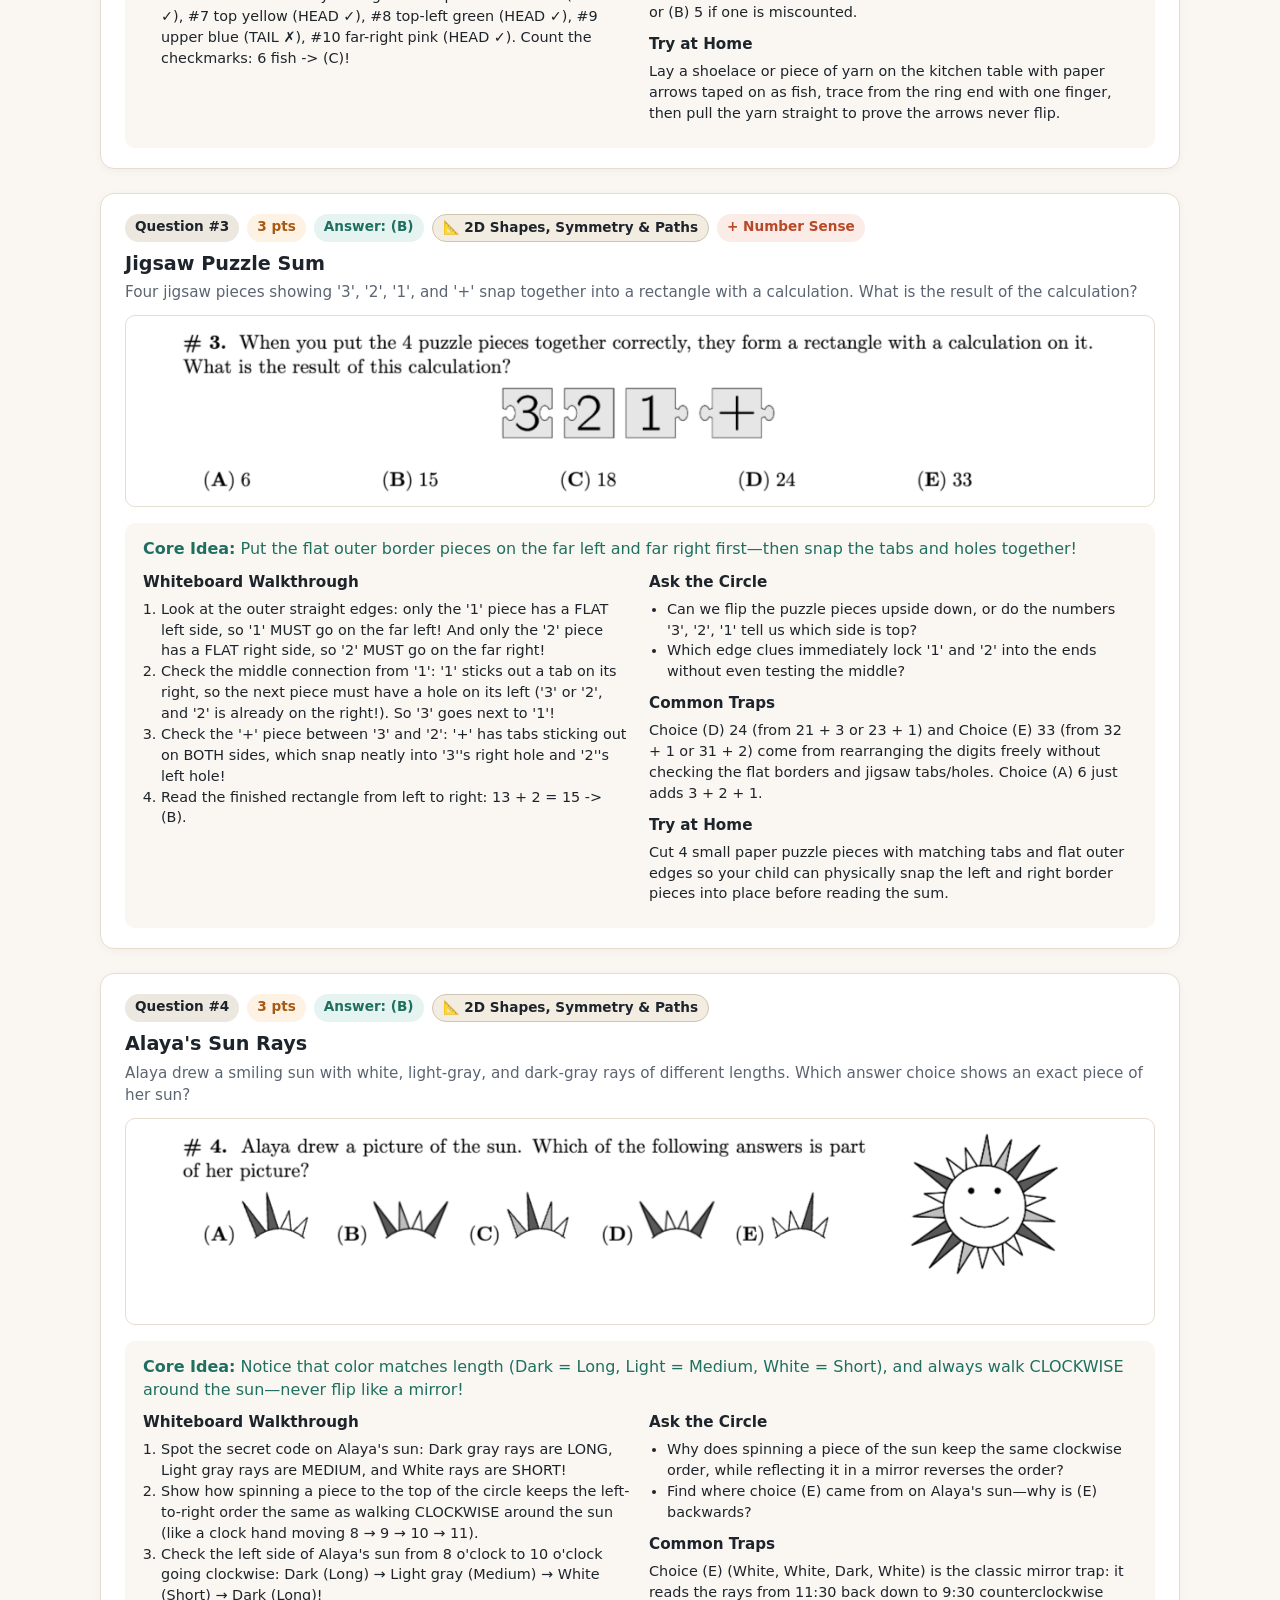
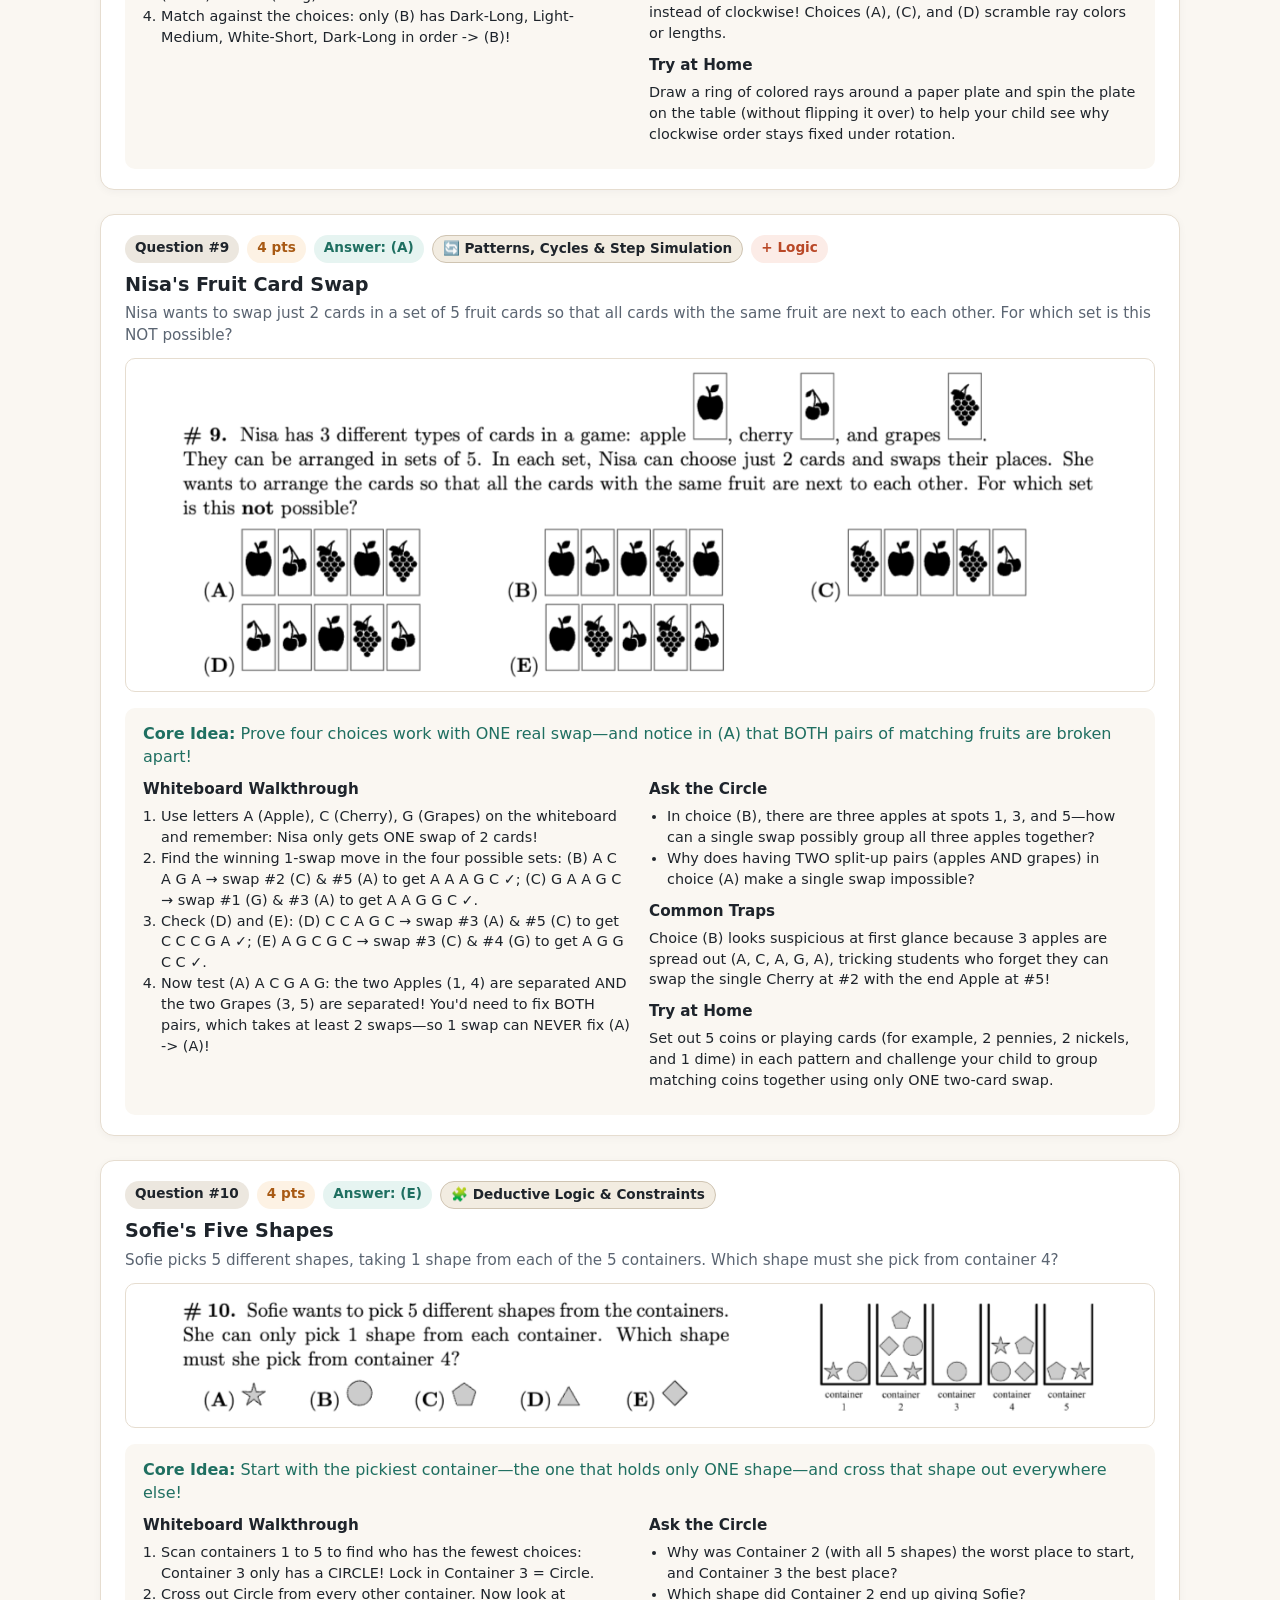
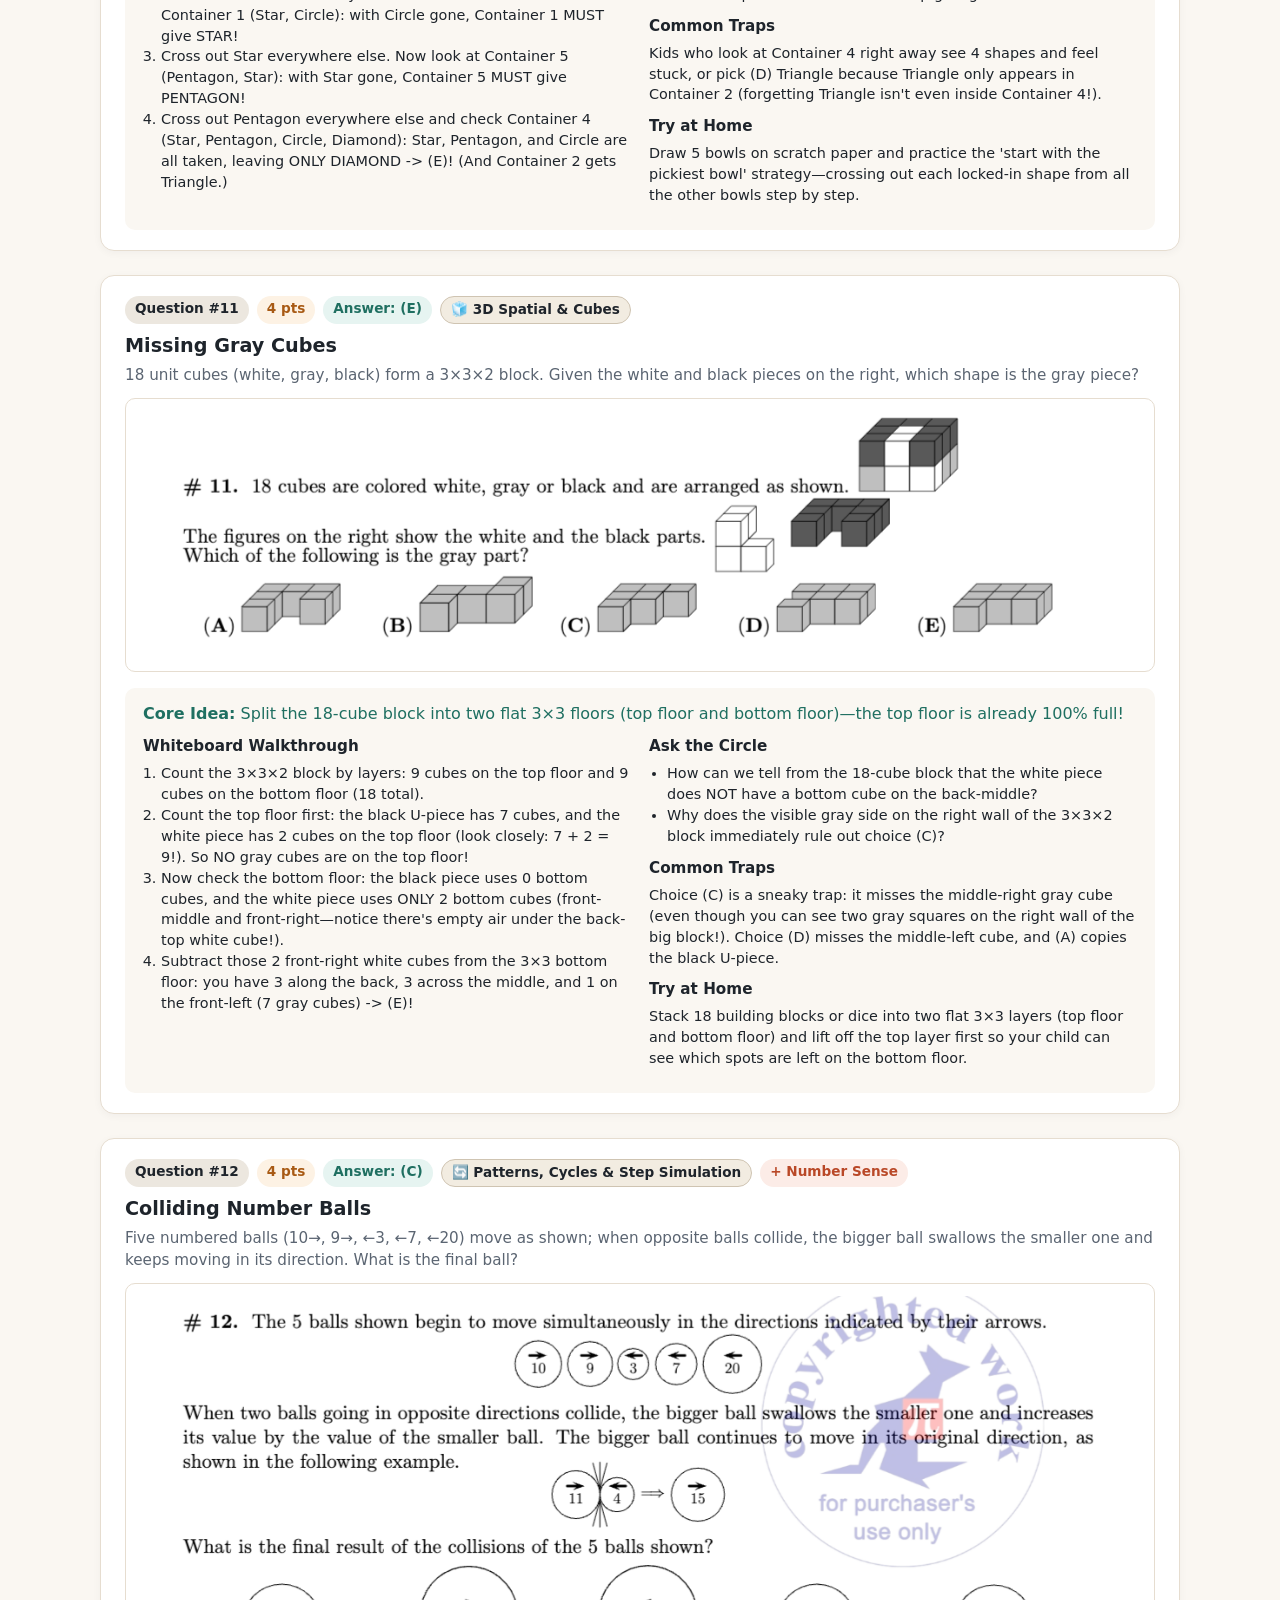
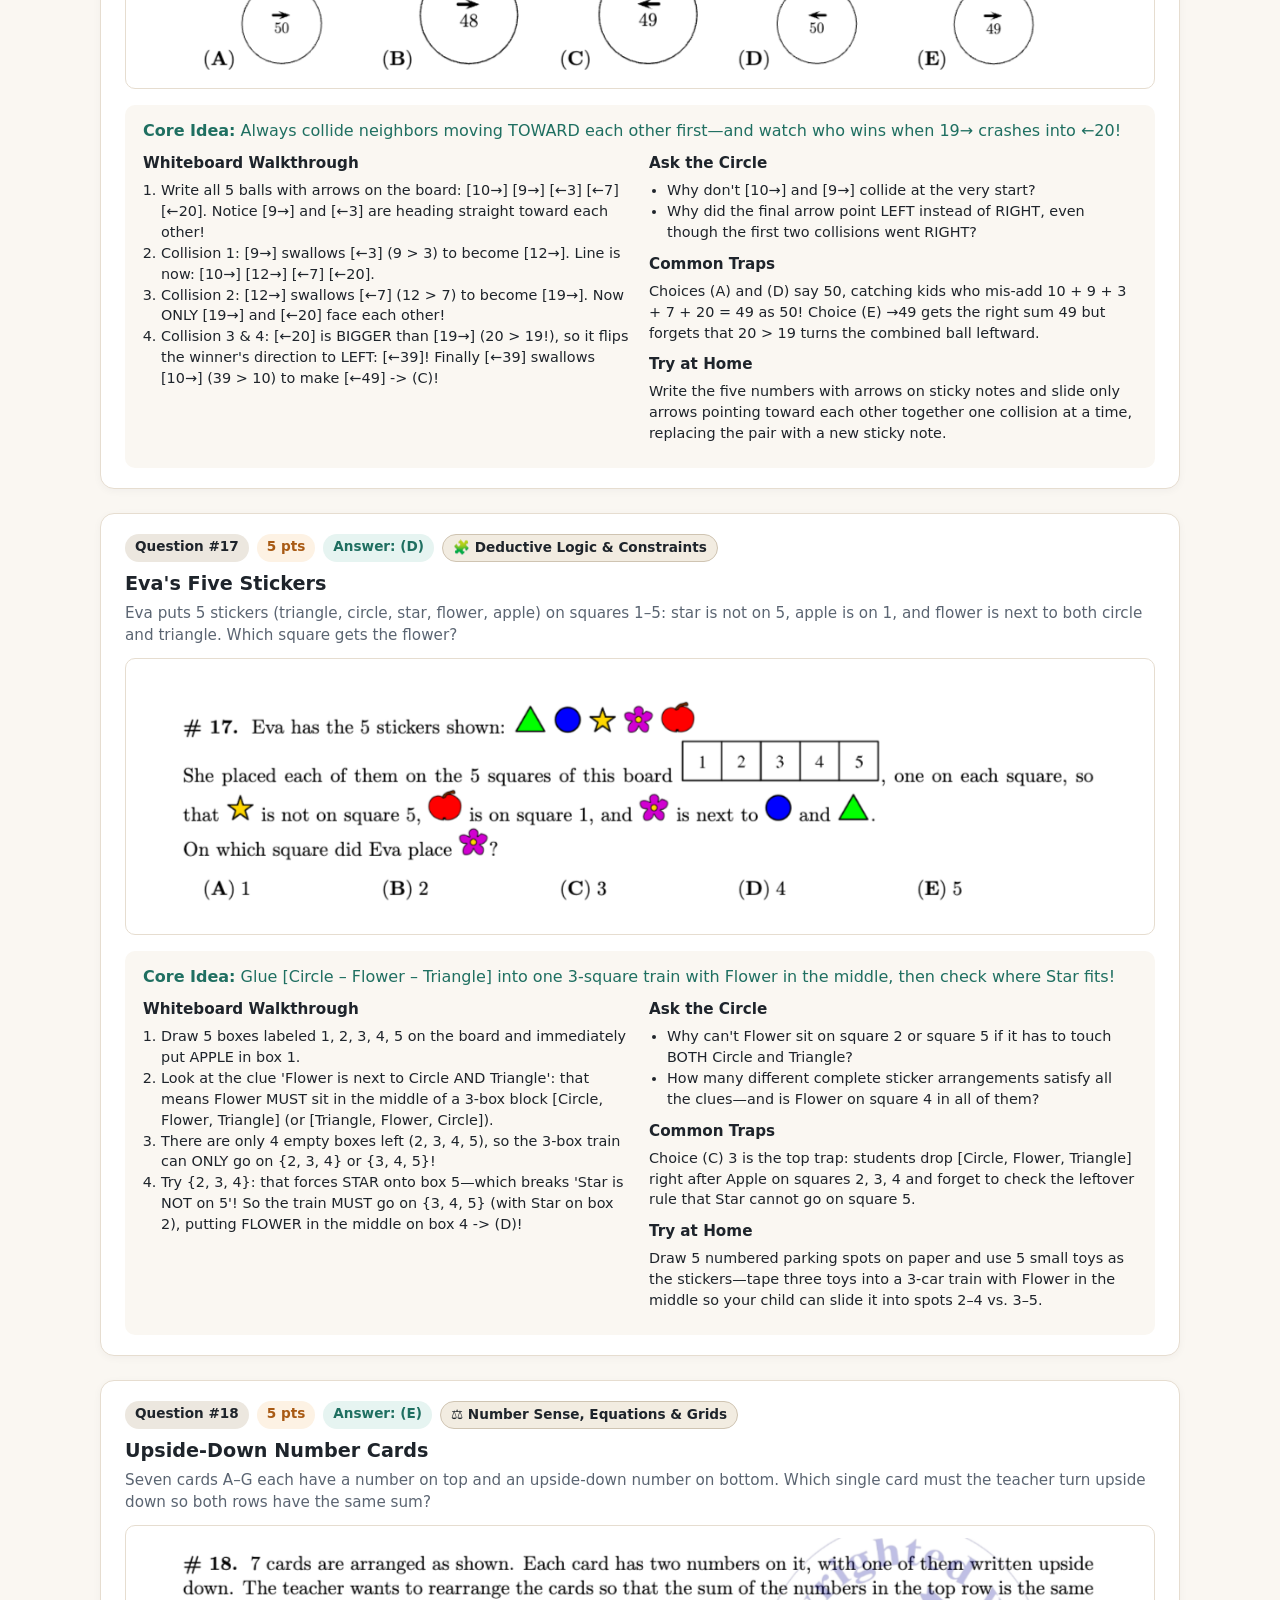
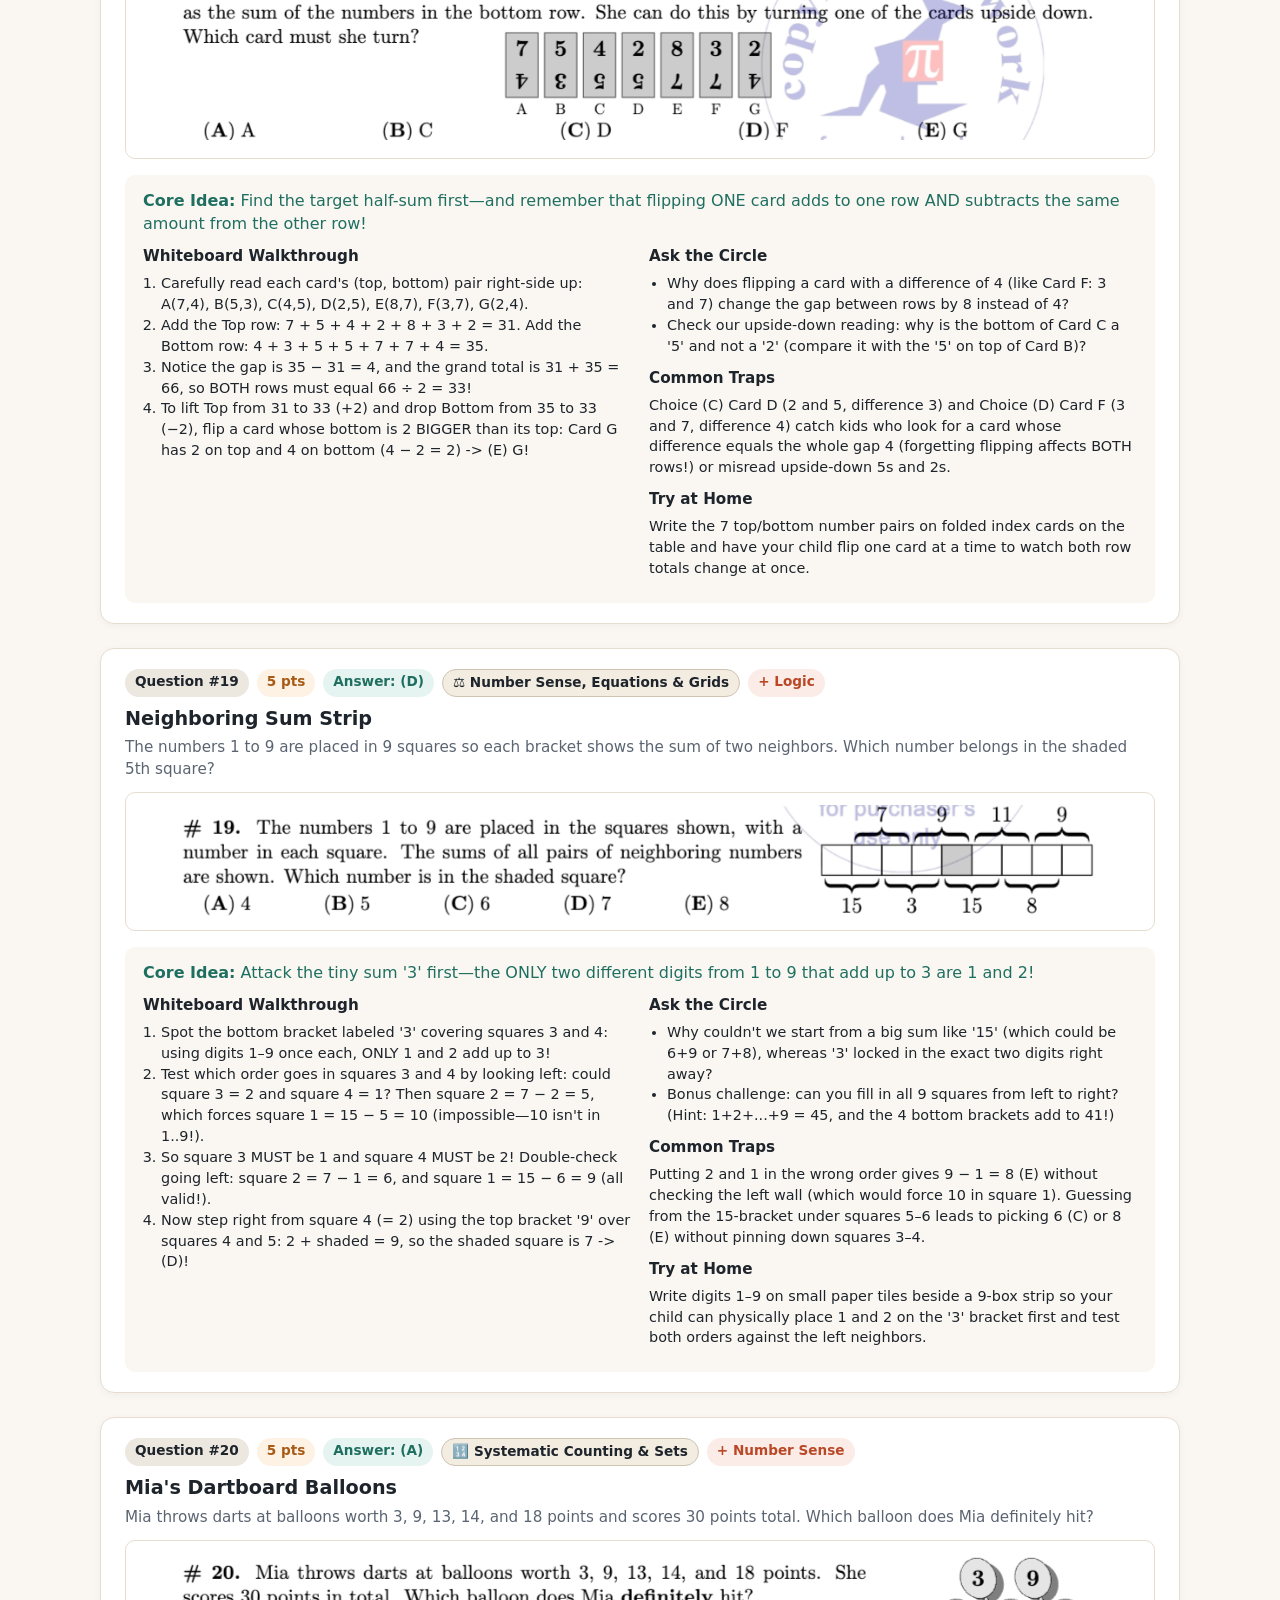
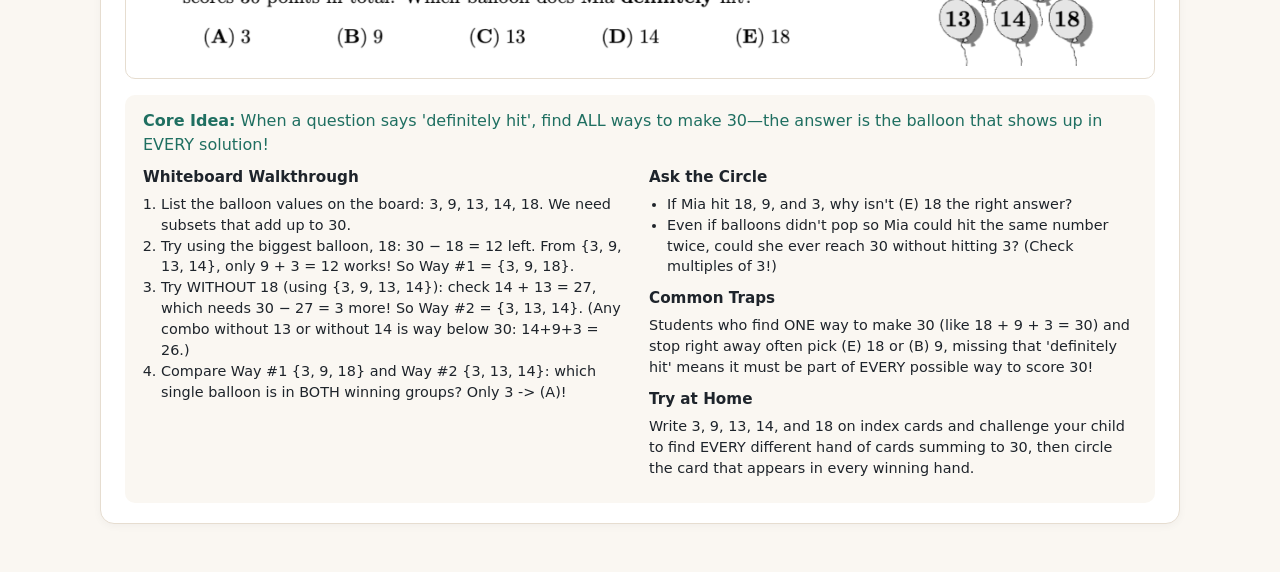
==== commit 90ffb579: "Add Parent Zone, Math Kangaroo question classification, and multi-week analytics" ====
--- a/webapp/packs/2021-g34-part1/preview.html
+++ b/webapp/packs/2021-g34-part1/preview.html
@@ -44,6 +44,8 @@
     .qnum { background: #ECE7DF; color: #1E242B; }
     .pts { background: #FDF2E4; color: #A85A14; }
     .ans { background: #E6F4F1; color: #1F6F61; }
+    .qcls { background: #F2ECE1; color: #1E242B; border: 1px solid #CFC4B2; }
+    .qsec { background: #FCECE7; color: #B94827; }
     .img-wrap {
       border: 1px solid #E6DDD0;
       border-radius: 10px;
@@ -75,6 +77,8 @@
                   <span class="badge qnum">Question #1</span>
                   <span class="badge pts">3 pts</span>
                   <span class="badge ans">Answer: (C)</span>
+                  <span class="badge qcls">🧊 3D Spatial &amp; Cubes</span>
+                  
                 </div>
                 <h2>Erik&#x27;s Four Bricks</h2>
                 <p class="summary">Erik has 1 white brick and 3 gray bricks (each made of 2 cubes). Which 2×2×2 cube can he build with his 4 bricks?</p>
@@ -94,6 +98,7 @@
                     <ul><li>How many little unit cubes are in ONE brick, and how many white squares can we possibly see from 1 white brick?</li><li>Why is choice (A) impossible even though its front looks like one white brick on the bottom and one gray brick on top?</li></ul>
                     <h3>Common Traps</h3>
                     <p>Choice (A) tricks kids who glance only at the front face (2 gray on top, 2 white on bottom) and miss the white half-brick sticking up on the right side (making 2 white bricks!). Choices (B), (D), and (E) all contain 2 white bricks.</p>
+                    <h3>Try at Home</h3><p>Build a 2×2×2 cube on the table with 8 LEGO bricks or sugar cubes (2 white, 6 gray) so your child can spin the model and see why only 1 white brick can ever show.</p>
                   </div>
                 </div>
               </section>
@@ -105,6 +110,8 @@
                   <span class="badge qnum">Question #2</span>
                   <span class="badge pts">3 pts</span>
                   <span class="badge ans">Answer: (C)</span>
+                  <span class="badge qcls">📐 2D Shapes, Symmetry &amp; Paths</span>
+                  
                 </div>
                 <h2>Fish on a Tangled Line</h2>
                 <p class="summary">Ten colorful fish are tied along a looped fishing line with a ring at one end. How many fish will have their heads pointing toward the ring when the line is straightened?</p>
@@ -124,6 +131,7 @@
                     <ul><li>At a rope crossing, how can we tell which strand continues our path instead of jumping onto a crossing strand?</li><li>If 6 fish out of 10 point toward the ring, how many point away from the ring (and how can we use that to double-check)?</li></ul>
                     <h3>Common Traps</h3>
                     <p>Choices (B) 5 and (D) 7 happen when kids misread the tilted middle blue fish (#6) or accidentally turn onto the wrong strand where two loops cross. Counting the 4 away-facing fish gives (A) 3 or (B) 5 if one is miscounted.</p>
+                    <h3>Try at Home</h3><p>Lay a shoelace or piece of yarn on the kitchen table with paper arrows taped on as fish, trace from the ring end with one finger, then pull the yarn straight to prove the arrows never flip.</p>
                   </div>
                 </div>
               </section>
@@ -135,6 +143,8 @@
                   <span class="badge qnum">Question #3</span>
                   <span class="badge pts">3 pts</span>
                   <span class="badge ans">Answer: (B)</span>
+                  <span class="badge qcls">📐 2D Shapes, Symmetry &amp; Paths</span>
+                  <span class="badge qsec">+ Number Sense</span>
                 </div>
                 <h2>Jigsaw Puzzle Sum</h2>
                 <p class="summary">Four jigsaw pieces showing &#x27;3&#x27;, &#x27;2&#x27;, &#x27;1&#x27;, and &#x27;+&#x27; snap together into a rectangle with a calculation. What is the result of the calculation?</p>
@@ -154,6 +164,7 @@
                     <ul><li>Can we flip the puzzle pieces upside down, or do the numbers &#x27;3&#x27;, &#x27;2&#x27;, &#x27;1&#x27; tell us which side is top?</li><li>Which edge clues immediately lock &#x27;1&#x27; and &#x27;2&#x27; into the ends without even testing the middle?</li></ul>
                     <h3>Common Traps</h3>
                     <p>Choice (D) 24 (from 21 + 3 or 23 + 1) and Choice (E) 33 (from 32 + 1 or 31 + 2) come from rearranging the digits freely without checking the flat borders and jigsaw tabs/holes. Choice (A) 6 just adds 3 + 2 + 1.</p>
+                    <h3>Try at Home</h3><p>Cut 4 small paper puzzle pieces with matching tabs and flat outer edges so your child can physically snap the left and right border pieces into place before reading the sum.</p>
                   </div>
                 </div>
               </section>
@@ -165,6 +176,8 @@
                   <span class="badge qnum">Question #4</span>
                   <span class="badge pts">3 pts</span>
                   <span class="badge ans">Answer: (B)</span>
+                  <span class="badge qcls">📐 2D Shapes, Symmetry &amp; Paths</span>
+                  
                 </div>
                 <h2>Alaya&#x27;s Sun Rays</h2>
                 <p class="summary">Alaya drew a smiling sun with white, light-gray, and dark-gray rays of different lengths. Which answer choice shows an exact piece of her sun?</p>
@@ -184,6 +197,7 @@
                     <ul><li>Why does spinning a piece of the sun keep the same clockwise order, while reflecting it in a mirror reverses the order?</li><li>Find where choice (E) came from on Alaya&#x27;s sun—why is (E) backwards?</li></ul>
                     <h3>Common Traps</h3>
                     <p>Choice (E) (White, White, Dark, White) is the classic mirror trap: it reads the rays from 11:30 back down to 9:30 counterclockwise instead of clockwise! Choices (A), (C), and (D) scramble ray colors or lengths.</p>
+                    <h3>Try at Home</h3><p>Draw a ring of colored rays around a paper plate and spin the plate on the table (without flipping it over) to help your child see why clockwise order stays fixed under rotation.</p>
                   </div>
                 </div>
               </section>
@@ -195,6 +209,8 @@
                   <span class="badge qnum">Question #9</span>
                   <span class="badge pts">4 pts</span>
                   <span class="badge ans">Answer: (A)</span>
+                  <span class="badge qcls">🔄 Patterns, Cycles &amp; Step Simulation</span>
+                  <span class="badge qsec">+ Logic</span>
                 </div>
                 <h2>Nisa&#x27;s Fruit Card Swap</h2>
                 <p class="summary">Nisa wants to swap just 2 cards in a set of 5 fruit cards so that all cards with the same fruit are next to each other. For which set is this NOT possible?</p>
@@ -214,6 +230,7 @@
                     <ul><li>In choice (B), there are three apples at spots 1, 3, and 5—how can a single swap possibly group all three apples together?</li><li>Why does having TWO split-up pairs (apples AND grapes) in choice (A) make a single swap impossible?</li></ul>
                     <h3>Common Traps</h3>
                     <p>Choice (B) looks suspicious at first glance because 3 apples are spread out (A, C, A, G, A), tricking students who forget they can swap the single Cherry at #2 with the end Apple at #5!</p>
+                    <h3>Try at Home</h3><p>Set out 5 coins or playing cards (for example, 2 pennies, 2 nickels, and 1 dime) in each pattern and challenge your child to group matching coins together using only ONE two-card swap.</p>
                   </div>
                 </div>
               </section>
@@ -225,6 +242,8 @@
                   <span class="badge qnum">Question #10</span>
                   <span class="badge pts">4 pts</span>
                   <span class="badge ans">Answer: (E)</span>
+                  <span class="badge qcls">🧩 Deductive Logic &amp; Constraints</span>
+                  
                 </div>
                 <h2>Sofie&#x27;s Five Shapes</h2>
                 <p class="summary">Sofie picks 5 different shapes, taking 1 shape from each of the 5 containers. Which shape must she pick from container 4?</p>
@@ -244,6 +263,7 @@
                     <ul><li>Why was Container 2 (with all 5 shapes) the worst place to start, and Container 3 the best place?</li><li>Which shape did Container 2 end up giving Sofie?</li></ul>
                     <h3>Common Traps</h3>
                     <p>Kids who look at Container 4 right away see 4 shapes and feel stuck, or pick (D) Triangle because Triangle only appears in Container 2 (forgetting Triangle isn&#x27;t even inside Container 4!).</p>
+                    <h3>Try at Home</h3><p>Draw 5 bowls on scratch paper and practice the &#x27;start with the pickiest bowl&#x27; strategy—crossing out each locked-in shape from all the other bowls step by step.</p>
                   </div>
                 </div>
               </section>
@@ -255,6 +275,8 @@
                   <span class="badge qnum">Question #11</span>
                   <span class="badge pts">4 pts</span>
                   <span class="badge ans">Answer: (E)</span>
+                  <span class="badge qcls">🧊 3D Spatial &amp; Cubes</span>
+                  
                 </div>
                 <h2>Missing Gray Cubes</h2>
                 <p class="summary">18 unit cubes (white, gray, black) form a 3×3×2 block. Given the white and black pieces on the right, which shape is the gray piece?</p>
@@ -274,6 +296,7 @@
                     <ul><li>How can we tell from the 18-cube block that the white piece does NOT have a bottom cube on the back-middle?</li><li>Why does the visible gray side on the right wall of the 3×3×2 block immediately rule out choice (C)?</li></ul>
                     <h3>Common Traps</h3>
                     <p>Choice (C) is a sneaky trap: it misses the middle-right gray cube (even though you can see two gray squares on the right wall of the big block!). Choice (D) misses the middle-left cube, and (A) copies the black U-piece.</p>
+                    <h3>Try at Home</h3><p>Stack 18 building blocks or dice into two flat 3×3 layers (top floor and bottom floor) and lift off the top layer first so your child can see which spots are left on the bottom floor.</p>
                   </div>
                 </div>
               </section>
@@ -285,6 +308,8 @@
                   <span class="badge qnum">Question #12</span>
                   <span class="badge pts">4 pts</span>
                   <span class="badge ans">Answer: (C)</span>
+                  <span class="badge qcls">🔄 Patterns, Cycles &amp; Step Simulation</span>
+                  <span class="badge qsec">+ Number Sense</span>
                 </div>
                 <h2>Colliding Number Balls</h2>
                 <p class="summary">Five numbered balls (10→, 9→, ←3, ←7, ←20) move as shown; when opposite balls collide, the bigger ball swallows the smaller one and keeps moving in its direction. What is the final ball?</p>
@@ -304,6 +329,7 @@
                     <ul><li>Why don&#x27;t [10→] and [9→] collide at the very start?</li><li>Why did the final arrow point LEFT instead of RIGHT, even though the first two collisions went RIGHT?</li></ul>
                     <h3>Common Traps</h3>
                     <p>Choices (A) and (D) say 50, catching kids who mis-add 10 + 9 + 3 + 7 + 20 = 49 as 50! Choice (E) →49 gets the right sum 49 but forgets that 20 &gt; 19 turns the combined ball leftward.</p>
+                    <h3>Try at Home</h3><p>Write the five numbers with arrows on sticky notes and slide only arrows pointing toward each other together one collision at a time, replacing the pair with a new sticky note.</p>
                   </div>
                 </div>
               </section>
@@ -315,6 +341,8 @@
                   <span class="badge qnum">Question #17</span>
                   <span class="badge pts">5 pts</span>
                   <span class="badge ans">Answer: (D)</span>
+                  <span class="badge qcls">🧩 Deductive Logic &amp; Constraints</span>
+                  
                 </div>
                 <h2>Eva&#x27;s Five Stickers</h2>
                 <p class="summary">Eva puts 5 stickers (triangle, circle, star, flower, apple) on squares 1–5: star is not on 5, apple is on 1, and flower is next to both circle and triangle. Which square gets the flower?</p>
@@ -334,6 +362,7 @@
                     <ul><li>Why can&#x27;t Flower sit on square 2 or square 5 if it has to touch BOTH Circle and Triangle?</li><li>How many different complete sticker arrangements satisfy all the clues—and is Flower on square 4 in all of them?</li></ul>
                     <h3>Common Traps</h3>
                     <p>Choice (C) 3 is the top trap: students drop [Circle, Flower, Triangle] right after Apple on squares 2, 3, 4 and forget to check the leftover rule that Star cannot go on square 5.</p>
+                    <h3>Try at Home</h3><p>Draw 5 numbered parking spots on paper and use 5 small toys as the stickers—tape three toys into a 3-car train with Flower in the middle so your child can slide it into spots 2–4 vs. 3–5.</p>
                   </div>
                 </div>
               </section>
@@ -345,6 +374,8 @@
                   <span class="badge qnum">Question #18</span>
                   <span class="badge pts">5 pts</span>
                   <span class="badge ans">Answer: (E)</span>
+                  <span class="badge qcls">⚖️ Number Sense, Equations &amp; Grids</span>
+                  
                 </div>
                 <h2>Upside-Down Number Cards</h2>
                 <p class="summary">Seven cards A–G each have a number on top and an upside-down number on bottom. Which single card must the teacher turn upside down so both rows have the same sum?</p>
@@ -364,6 +395,7 @@
                     <ul><li>Why does flipping a card with a difference of 4 (like Card F: 3 and 7) change the gap between rows by 8 instead of 4?</li><li>Check our upside-down reading: why is the bottom of Card C a &#x27;5&#x27; and not a &#x27;2&#x27; (compare it with the &#x27;5&#x27; on top of Card B)?</li></ul>
                     <h3>Common Traps</h3>
                     <p>Choice (C) Card D (2 and 5, difference 3) and Choice (D) Card F (3 and 7, difference 4) catch kids who look for a card whose difference equals the whole gap 4 (forgetting flipping affects BOTH rows!) or misread upside-down 5s and 2s.</p>
+                    <h3>Try at Home</h3><p>Write the 7 top/bottom number pairs on folded index cards on the table and have your child flip one card at a time to watch both row totals change at once.</p>
                   </div>
                 </div>
               </section>
@@ -375,6 +407,8 @@
                   <span class="badge qnum">Question #19</span>
                   <span class="badge pts">5 pts</span>
                   <span class="badge ans">Answer: (D)</span>
+                  <span class="badge qcls">⚖️ Number Sense, Equations &amp; Grids</span>
+                  <span class="badge qsec">+ Logic</span>
                 </div>
                 <h2>Neighboring Sum Strip</h2>
                 <p class="summary">The numbers 1 to 9 are placed in 9 squares so each bracket shows the sum of two neighbors. Which number belongs in the shaded 5th square?</p>
@@ -394,6 +428,7 @@
                     <ul><li>Why couldn&#x27;t we start from a big sum like &#x27;15&#x27; (which could be 6+9 or 7+8), whereas &#x27;3&#x27; locked in the exact two digits right away?</li><li>Bonus challenge: can you fill in all 9 squares from left to right? (Hint: 1+2+...+9 = 45, and the 4 bottom brackets add to 41!)</li></ul>
                     <h3>Common Traps</h3>
                     <p>Putting 2 and 1 in the wrong order gives 9 − 1 = 8 (E) without checking the left wall (which would force 10 in square 1). Guessing from the 15-bracket under squares 5–6 leads to picking 6 (C) or 8 (E) without pinning down squares 3–4.</p>
+                    <h3>Try at Home</h3><p>Write digits 1–9 on small paper tiles beside a 9-box strip so your child can physically place 1 and 2 on the &#x27;3&#x27; bracket first and test both orders against the left neighbors.</p>
                   </div>
                 </div>
               </section>
@@ -405,6 +440,8 @@
                   <span class="badge qnum">Question #20</span>
                   <span class="badge pts">5 pts</span>
                   <span class="badge ans">Answer: (A)</span>
+                  <span class="badge qcls">🔢 Systematic Counting &amp; Sets</span>
+                  <span class="badge qsec">+ Number Sense</span>
                 </div>
                 <h2>Mia&#x27;s Dartboard Balloons</h2>
                 <p class="summary">Mia throws darts at balloons worth 3, 9, 13, 14, and 18 points and scores 30 points total. Which balloon does Mia definitely hit?</p>
@@ -424,6 +461,7 @@
                     <ul><li>If Mia hit 18, 9, and 3, why isn&#x27;t (E) 18 the right answer?</li><li>Even if balloons didn&#x27;t pop so Mia could hit the same number twice, could she ever reach 30 without hitting 3? (Check multiples of 3!)</li></ul>
                     <h3>Common Traps</h3>
                     <p>Students who find ONE way to make 30 (like 18 + 9 + 3 = 30) and stop right away often pick (E) 18 or (B) 9, missing that &#x27;definitely hit&#x27; means it must be part of EVERY possible way to score 30!</p>
+                    <h3>Try at Home</h3><p>Write 3, 9, 13, 14, and 18 on index cards and challenge your child to find EVERY different hand of cards summing to 30, then circle the card that appears in every winning hand.</p>
                   </div>
                 </div>
               </section>
